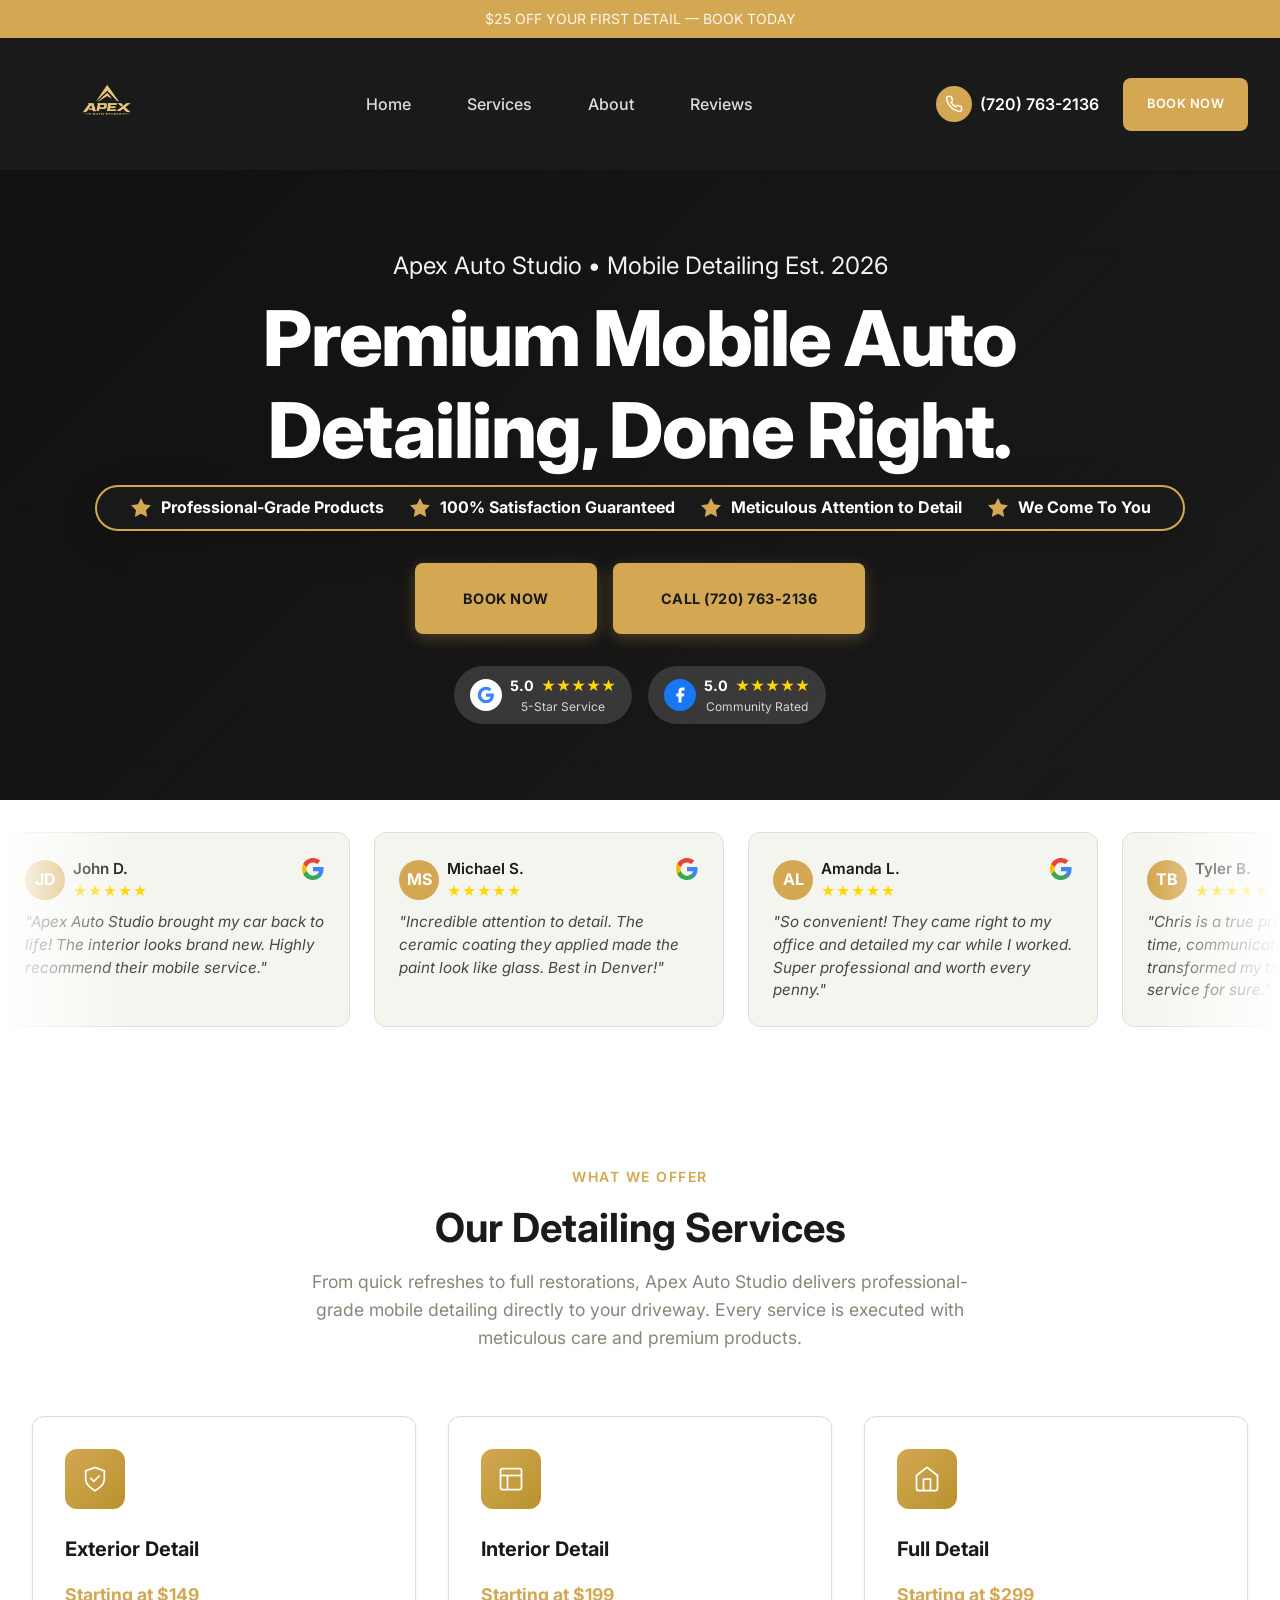
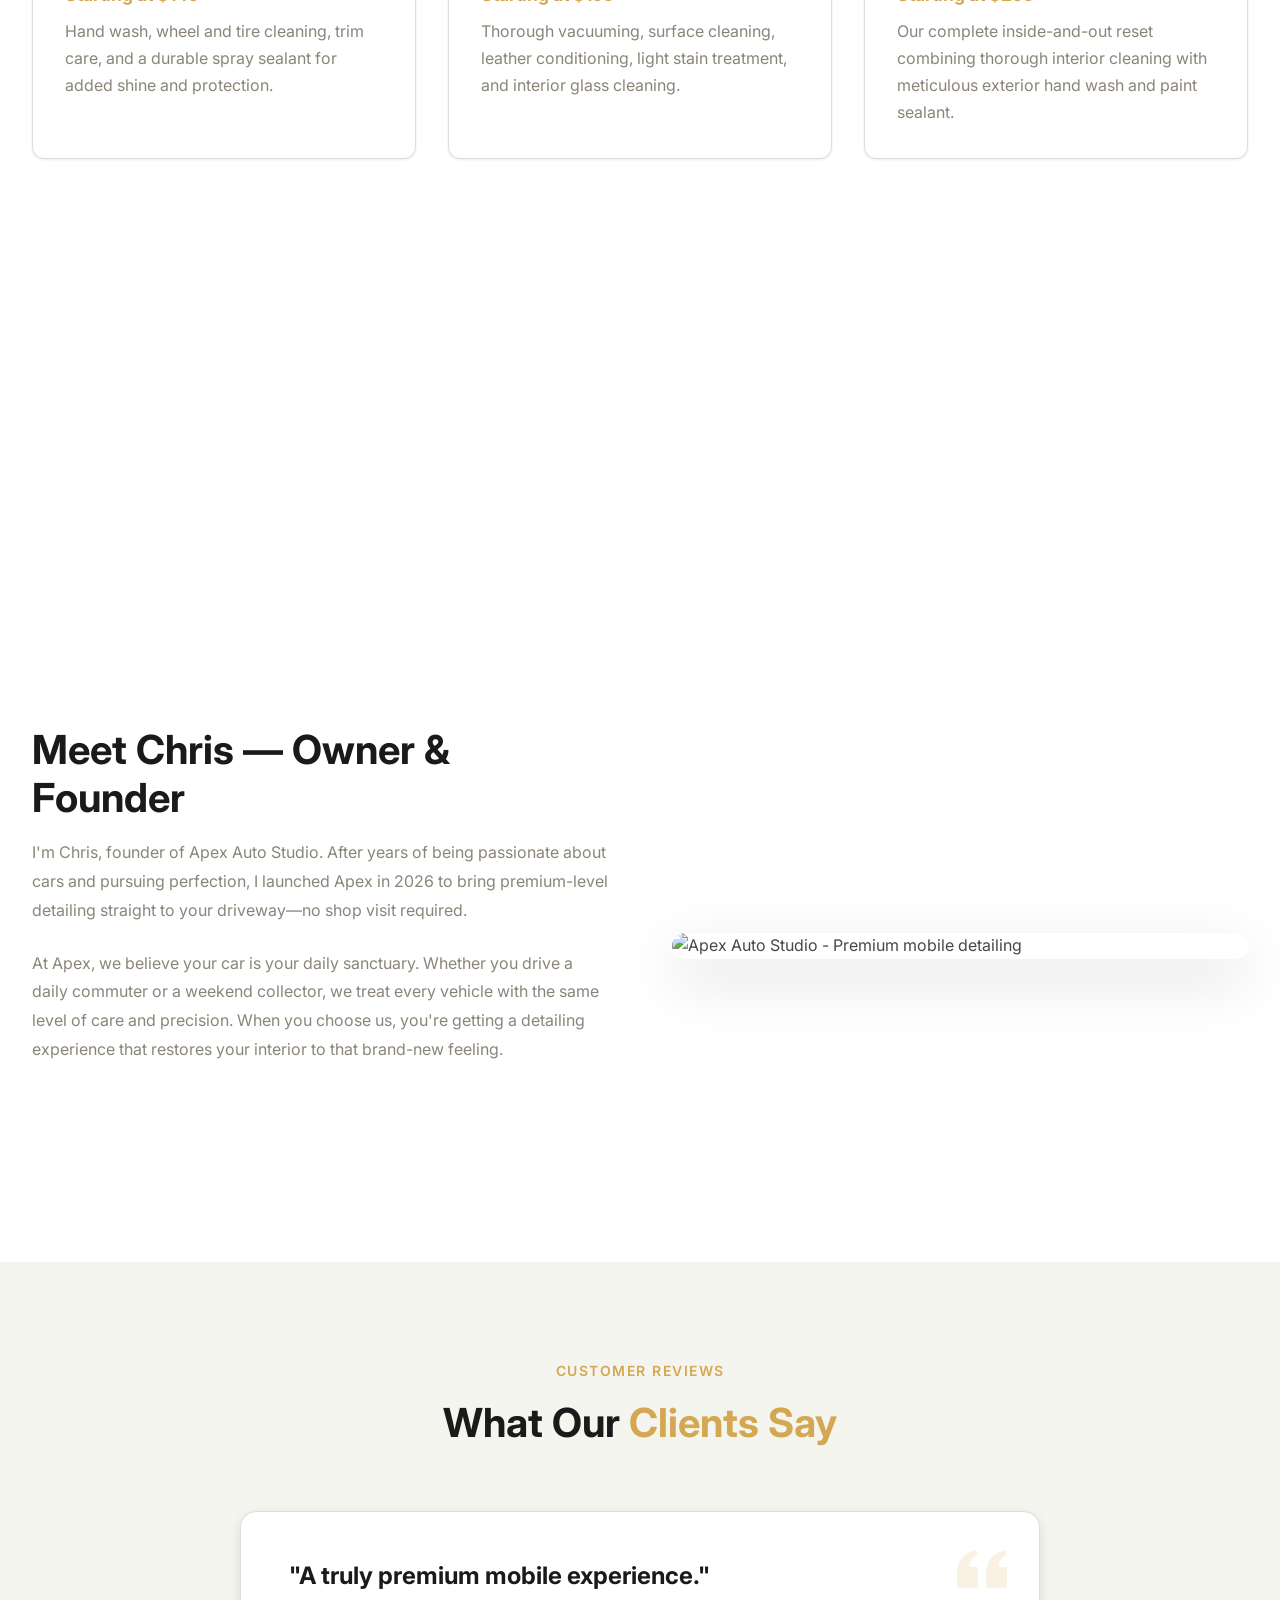
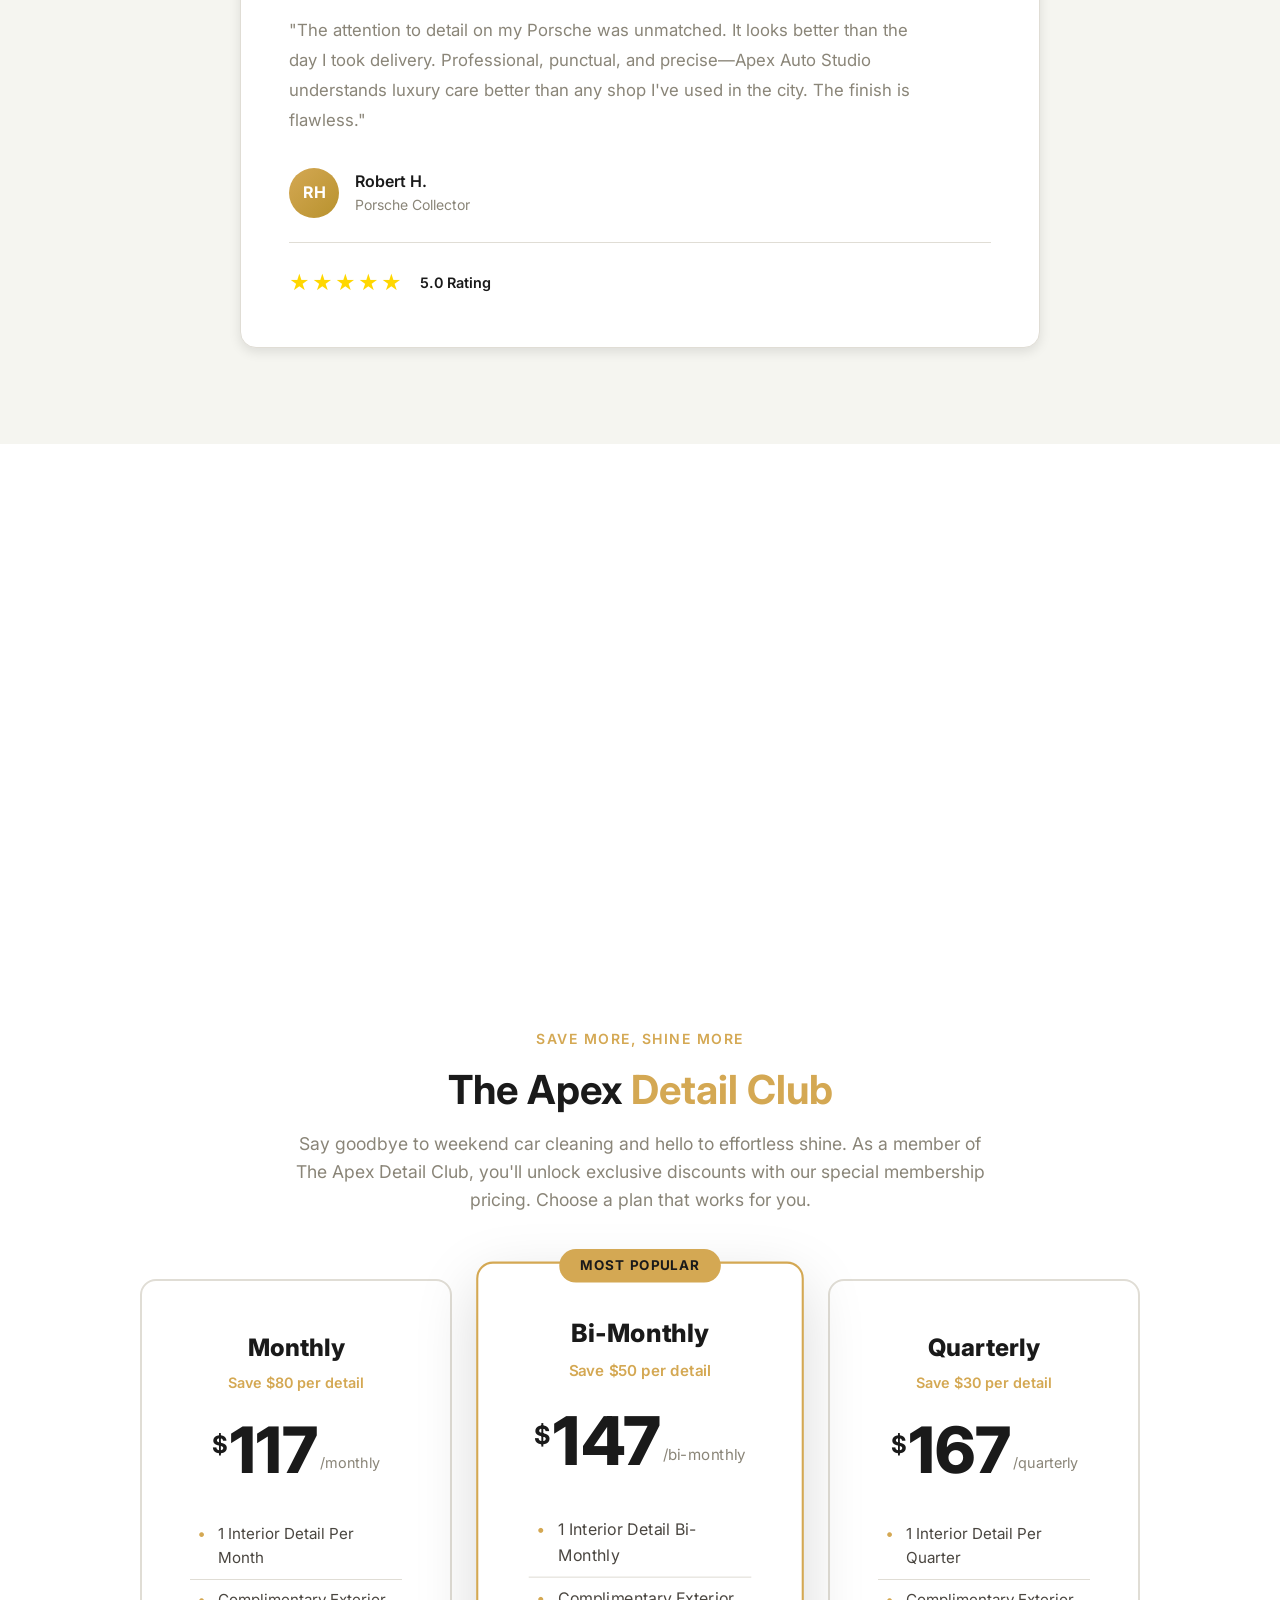
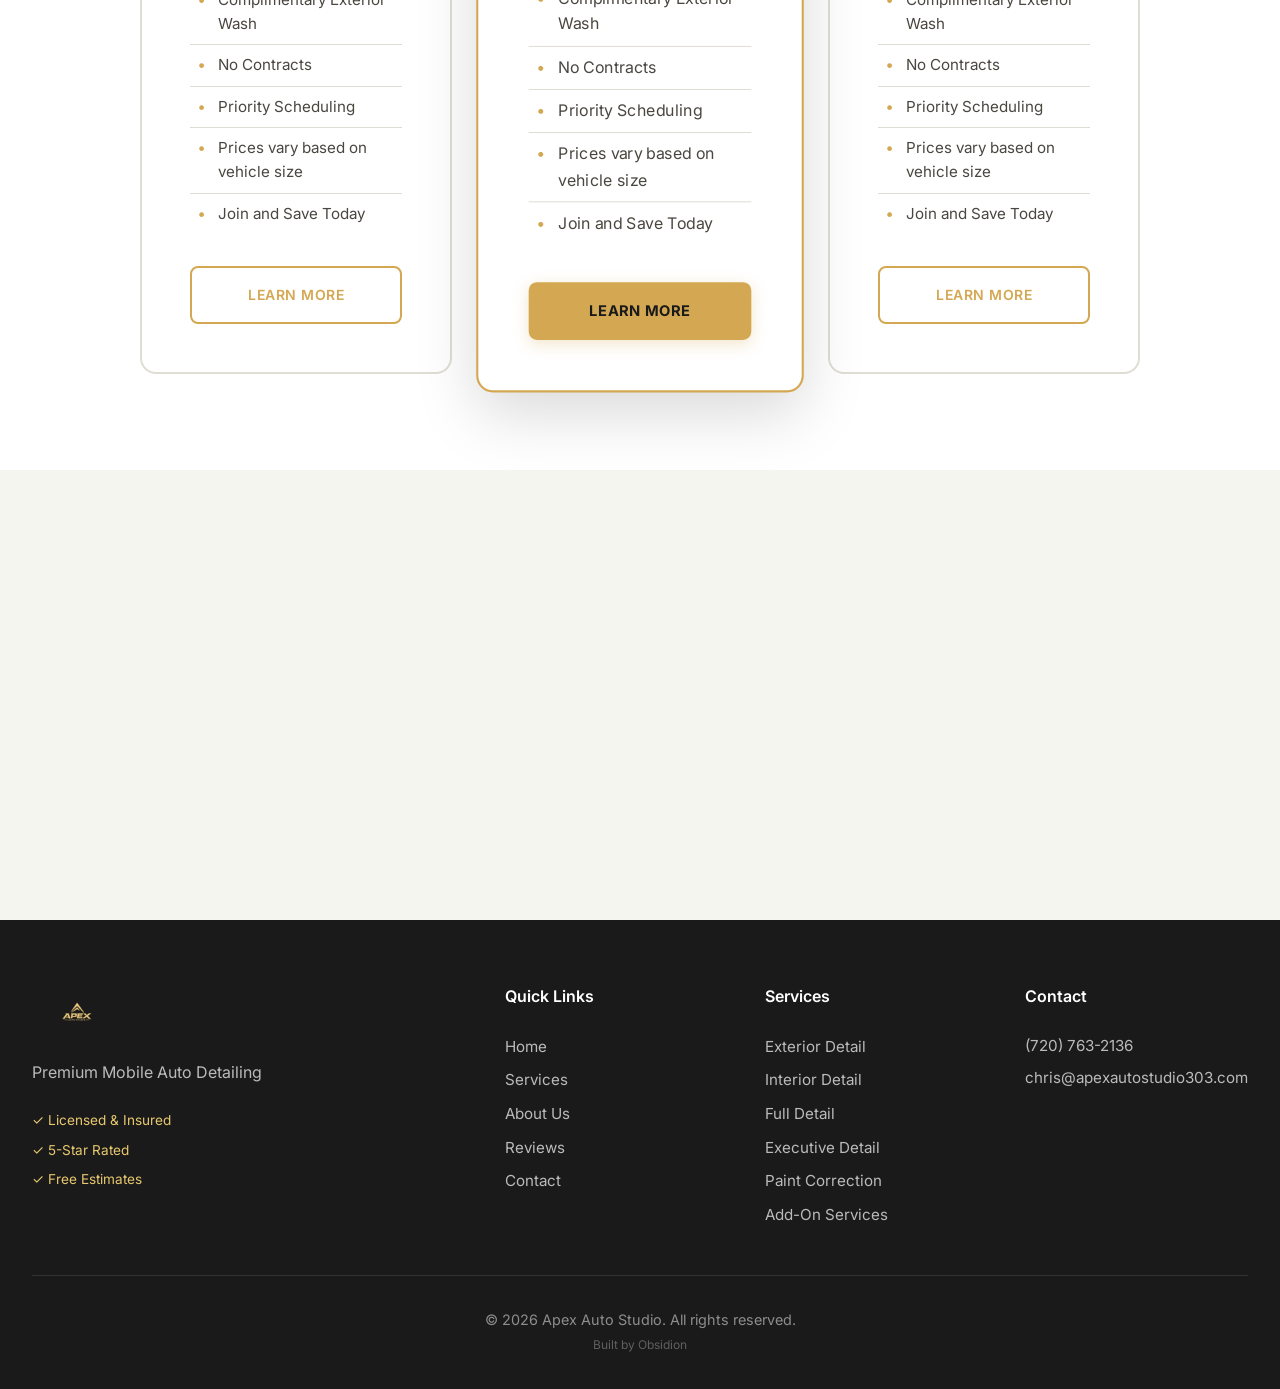
==== index.html @ 9dadecb0 "Initial commit for apex-auto" ====
<!DOCTYPE html>
<html lang="en">

<head>
    <meta charset="UTF-8">
    <meta name="viewport" content="width=device-width, initial-scale=1.0">
    <title>Apex Auto Studio | Premium Mobile Auto Detailing in Denver</title>
    <meta name="description"
        content="Apex Auto Studio delivers premium mobile auto detailing in Denver, Aurora, Lone Tree, and surrounding areas. Interior, exterior, and full detail packages starting at $149.">
    <meta property="og:title" content="Apex Auto Studio | Premium Mobile Auto Detailing in Denver">
    <meta property="og:description"
        content="Premium mobile auto detailing in Denver and surrounding areas. Professional results at your doorstep.">
    <meta property="og:image" content="assets/opengraph.png">
    <meta property="og:url" content="https://apexautostudio303.com">
    <meta property="og:type" content="website">
    <link rel="preconnect" href="https://fonts.googleapis.com">
    <link rel="preconnect" href="https://fonts.gstatic.com" crossorigin>
    <link href="https://fonts.googleapis.com/css2?family=Inter:wght@400;500;600;700;800&display=swap" rel="stylesheet">
    <link rel="stylesheet" href="styles.css">
</head>

<body>
    <!-- $25 Off Popup -->
    <div class="popup-overlay" id="discountPopup">
        <div class="popup-container">
            <button class="popup-close" id="popupClose" aria-label="Close popup">&times;</button>
            <div class="popup-image">
                <img src="https://images.unsplash.com/photo-1607860108855-64acf2078ed9?w=600&h=800&fit=crop"
                    alt="Premium auto detailing">
            </div>
            <div class="popup-content">
                <h2 class="popup-title">WOULD YOU LIKE</h2>
                <p class="popup-amount">$25 OFF</p>
                <h3 class="popup-subtitle">CAR DETAILING?</h3>
                <p class="popup-desc">We Come To You!</p>
                <form class="popup-form" id="popupForm">
                    <input type="email" class="popup-input" placeholder="Email" required>
                    <button type="submit" class="popup-btn">YES! I want the discount</button>
                </form>
                <button class="popup-dismiss" id="popupDismiss">N O , &nbsp; T H A N K S</button>
            </div>
        </div>
    </div>

    <!-- Top Bar -->
    <a href="book.html" class="top-bar-link">
        <div class="top-bar">
            <div class="top-bar-content">
                <span class="top-bar-text">$25 OFF YOUR FIRST DETAIL — BOOK TODAY</span>
            </div>
        </div>
    </a>

    <!-- Navigation -->
    <nav class="navbar" id="navbar">
        <div class="nav-container">
            <a href="#" class="logo" aria-label="Apex Auto Studio Home">
                <img src="assets/logo.png" alt="Apex Auto Studio" class="nav-logo-img">
            </a>
            <div class="mobile-nav-controls">
                <a href="tel:720-763-2136" class="mobile-phone-btn" aria-label="Call Us">
                    <svg viewBox="0 0 24 24" fill="none" stroke="currentColor" stroke-width="2">
                        <path
                            d="M22 16.92v3a2 2 0 01-2.18 2 19.79 19.79 0 01-8.63-3.07 19.5 19.5 0 01-6-6 19.79 19.79 0 01-3.07-8.67A2 2 0 014.11 2h3a2 2 0 012 1.72 12.84 12.84 0 00.7 2.81 2 2 0 01-.45 2.11L8.09 9.91a16 16 0 006 6l1.27-1.27a2 2 0 012.11-.45 12.84 12.84 0 002.81.7A2 2 0 0122 16.92z" />
                    </svg>
                </a>
                <button class="nav-toggle" id="navToggle" aria-label="Toggle navigation" tabindex="0">
                    <span class="hamburger"></span>
                </button>
            </div>
            <ul class="nav-menu" id="navMenu">
                <li><a href="index.html" class="nav-link">Home</a></li>
                <li><a href="services.html" class="nav-link">Services</a></li>
                <li><a href="about.html" class="nav-link">About</a></li>
                <li><a href="reviews.html" class="nav-link">Reviews</a></li>

                <li class="mobile-only"><a href="tel:720-763-2136" class="nav-phone-mobile">(720) 763-2136</a></li>
                <li class="mobile-only"><a href="book.html" class="btn btn-nav-cta btn-full">BOOK NOW</a></li>
            </ul>
            <div class="nav-actions">
                <a href="tel:720-763-2136" class="nav-phone">
                    <div class="phone-icon-wrapper">
                        <svg viewBox="0 0 24 24" fill="none" stroke="currentColor" stroke-width="2">
                            <path
                                d="M22 16.92v3a2 2 0 01-2.18 2 19.79 19.79 0 01-8.63-3.07 19.5 19.5 0 01-6-6 19.79 19.79 0 01-3.07-8.67A2 2 0 014.11 2h3a2 2 0 012 1.72 12.84 12.84 0 00.7 2.81 2 2 0 01-.45 2.11L8.09 9.91a16 16 0 006 6l1.27-1.27a2 2 0 012.11-.45 12.84 12.84 0 002.81.7A2 2 0 0122 16.92z" />
                        </svg>
                    </div>
                    <span>(720) 763-2136</span>
                </a>
                <a href="book.html" class="btn btn-nav-cta">BOOK NOW</a>
            </div>
        </div>
    </nav>

    <!-- Hero Section -->
    <section class="hero" id="home">
        <div class="hero-bg">
            <video class="hero-video" id="heroVideoPlayer" autoplay muted playsinline>
                <source src="assets/hero1.mp4" type="video/mp4">
            </video>
        </div>
        <div class="hero-overlay"></div>
        <div class="hero-content">
            <div class="hero-text">
                <span class="hero-label">Apex Auto Studio • Mobile Detailing Est. 2026</span>
                <h1 class="hero-title">Premium Mobile Auto Detailing, Done Right.</h1>
                <div class="hero-values">
                    <div class="value-item">
                        <div class="value-icon">
                            <svg viewBox="0 0 24 24" fill="currentColor">
                                <path
                                    d="M12 2l3.09 6.26L22 9.27l-5 4.87 1.18 6.88L12 17.77l-6.18 3.25L7 14.14 2 9.27l6.91-1.01L12 2z">
                                </path>
                            </svg>
                        </div>
                        <span>Professional-Grade Products</span>
                    </div>
                    <div class="value-item">
                        <div class="value-icon">
                            <svg viewBox="0 0 24 24" fill="currentColor">
                                <path
                                    d="M12 2l3.09 6.26L22 9.27l-5 4.87 1.18 6.88L12 17.77l-6.18 3.25L7 14.14 2 9.27l6.91-1.01L12 2z">
                                </path>
                            </svg>
                        </div>
                        <span>100% Satisfaction Guaranteed</span>
                    </div>
                    <div class="value-item">
                        <div class="value-icon">
                            <svg viewBox="0 0 24 24" fill="currentColor">
                                <path
                                    d="M12 2l3.09 6.26L22 9.27l-5 4.87 1.18 6.88L12 17.77l-6.18 3.25L7 14.14 2 9.27l6.91-1.01L12 2z">
                                </path>
                            </svg>
                        </div>
                        <span>Meticulous Attention to Detail</span>
                    </div>
                    <div class="value-item">
                        <div class="value-icon">
                            <svg viewBox="0 0 24 24" fill="currentColor">
                                <path
                                    d="M12 2l3.09 6.26L22 9.27l-5 4.87 1.18 6.88L12 17.77l-6.18 3.25L7 14.14 2 9.27l6.91-1.01L12 2z">
                                </path>
                            </svg>
                        </div>
                        <span>We Come To You</span>
                    </div>
                </div>
                <div class="hero-cta-wrapper">
                    <a href="book.html" class="btn btn-primary btn-lg">BOOK NOW</a>
                    <a href="tel:720-763-2136" class="btn btn-primary btn-lg">CALL (720) 763-2136</a>
                </div>
                <div class="hero-badges">
                    <!-- Google Badge -->
                    <div class="badge">
                        <div class="badge-icon google">
                            <svg viewBox="0 0 24 24" fill="currentColor">
                                <path
                                    d="M22.56 12.25c0-.78-.07-1.53-.2-2.25H12v4.26h5.92c-.26 1.37-1.04 2.53-2.21 3.31v2.77h3.57c2.08-1.92 3.28-4.74 3.28-8.09z" />
                                <path
                                    d="M12 23c2.97 0 5.46-.98 7.28-2.66l-3.57-2.77c-.98.66-2.23 1.06-3.71 1.06-2.86 0-5.29-1.93-6.16-4.53H2.18v2.84C3.99 20.53 7.7 23 12 23z" />
                                <path
                                    d="M5.84 14.09c-.22-.66-.35-1.36-.35-2.09s.13-1.43.35-2.09V7.07H2.18C1.43 8.55 1 10.22 1 12s.43 3.45 1.18 4.93l2.85-2.22.81-.62z" />
                                <path
                                    d="M12 5.38c1.62 0 3.06.56 4.21 1.64l3.15-3.15C17.45 2.09 14.97 1 12 1 7.7 1 3.99 3.47 2.18 7.07l3.66 2.84c.87-2.6 3.3-4.53 6.16-4.53z" />
                            </svg>
                        </div>
                        <div class="badge-content">
                            <span class="badge-rating">5.0 <span class="stars">★★★★★</span></span>
                            <span class="badge-label">5-Star Service</span>
                        </div>
                    </div>

                    <!-- Facebook Badge -->
                    <div class="badge">
                        <div class="badge-icon facebook">
                            <svg viewBox="0 0 24 24" fill="currentColor">
                                <path d="M18 2h-3a5 5 0 00-5 5v3H7v4h3v8h4v-8h3l1-4h-4V7a1 1 0 011-1h3z"></path>
                            </svg>
                        </div>
                        <div class="badge-content">
                            <span class="badge-rating">5.0 <span class="stars">★★★★★</span></span>
                            <span class="badge-label">Community Rated</span>
                        </div>
                    </div>
                </div>
            </div>

        </div>
    </section>

    <!-- Scrolling Reviews Section -->
    <section class="scrolling-reviews" id="scrolling-reviews">
        <div class="scrolling-reviews-container">
            <div class="scrolling-reviews-track">
                <div class="reviews-group">
                <div class="scrolling-review-card">
                    <div class="review-header">
                        <div class="reviewer-info">
                            <div class="reviewer-avatar">JD</div>
                            <div>
                                <div class="reviewer-name">John D.</div>
                                <div class="review-stars">★★★★★</div>
                            </div>
                        </div>
                        <div class="google-icon">
                            <svg viewBox="0 0 24 24" width="24" height="24">
                                <path fill="#4285F4" d="M22.56 12.25c0-.78-.07-1.53-.2-2.25H12v4.26h5.92c-.26 1.37-1.04 2.53-2.21 3.31v2.77h3.57c2.08-1.92 3.28-4.74 3.28-8.09z" />
                                <path fill="#34A853" d="M12 23c2.97 0 5.46-.98 7.28-2.66l-3.57-2.77c-.98.66-2.23 1.06-3.71 1.06-2.86 0-5.29-1.93-6.16-4.53H2.18v2.84C3.99 20.53 7.7 23 12 23z" />
                                <path fill="#FBBC05" d="M5.84 14.09c-.22-.66-.35-1.36-.35-2.09s.13-1.43.35-2.09V7.07H2.18C1.43 8.55 1 10.22 1 12s.43 3.45 1.18 4.93l2.85-2.22.81-.62z" />
                                <path fill="#EA4335" d="M12 5.38c1.62 0 3.06.56 4.21 1.64l3.15-3.15C17.45 2.09 14.97 1 12 1 7.7 1 3.99 3.47 2.18 7.07l3.66 2.84c.87-2.6 3.3-4.53 6.16-4.53z" />
                            </svg>
                        </div>
                    </div>
                    <p class="review-text">"Apex Auto Studio brought my car back to life! The interior looks brand new. Highly recommend their mobile service."</p>
                </div>
                <!-- Add a few more unique reviews -->
                <div class="scrolling-review-card">
                    <div class="review-header">
                        <div class="reviewer-info">
                            <div class="reviewer-avatar">MS</div>
                            <div>
                                <div class="reviewer-name">Michael S.</div>
                                <div class="review-stars">★★★★★</div>
                            </div>
                        </div>
                        <div class="google-icon">
                            <svg viewBox="0 0 24 24" width="24" height="24">
                                <path fill="#4285F4" d="M22.56 12.25c0-.78-.07-1.53-.2-2.25H12v4.26h5.92c-.26 1.37-1.04 2.53-2.21 3.31v2.77h3.57c2.08-1.92 3.28-4.74 3.28-8.09z" />
                                <path fill="#34A853" d="M12 23c2.97 0 5.46-.98 7.28-2.66l-3.57-2.77c-.98.66-2.23 1.06-3.71 1.06-2.86 0-5.29-1.93-6.16-4.53H2.18v2.84C3.99 20.53 7.7 23 12 23z" />
                                <path fill="#FBBC05" d="M5.84 14.09c-.22-.66-.35-1.36-.35-2.09s.13-1.43.35-2.09V7.07H2.18C1.43 8.55 1 10.22 1 12s.43 3.45 1.18 4.93l2.85-2.22.81-.62z" />
                                <path fill="#EA4335" d="M12 5.38c1.62 0 3.06.56 4.21 1.64l3.15-3.15C17.45 2.09 14.97 1 12 1 7.7 1 3.99 3.47 2.18 7.07l3.66 2.84c.87-2.6 3.3-4.53 6.16-4.53z" />
                            </svg>
                        </div>
                    </div>
                    <p class="review-text">"Incredible attention to detail. The ceramic coating they applied made the paint look like glass. Best in Denver!"</p>
                </div>
                <div class="scrolling-review-card">
                    <div class="review-header">
                        <div class="reviewer-info">
                            <div class="reviewer-avatar">AL</div>
                            <div>
                                <div class="reviewer-name">Amanda L.</div>
                                <div class="review-stars">★★★★★</div>
                            </div>
                        </div>
                        <div class="google-icon">
                            <svg viewBox="0 0 24 24" width="24" height="24">
                                <path fill="#4285F4" d="M22.56 12.25c0-.78-.07-1.53-.2-2.25H12v4.26h5.92c-.26 1.37-1.04 2.53-2.21 3.31v2.77h3.57c2.08-1.92 3.28-4.74 3.28-8.09z" />
                                <path fill="#34A853" d="M12 23c2.97 0 5.46-.98 7.28-2.66l-3.57-2.77c-.98.66-2.23 1.06-3.71 1.06-2.86 0-5.29-1.93-6.16-4.53H2.18v2.84C3.99 20.53 7.7 23 12 23z" />
                                <path fill="#FBBC05" d="M5.84 14.09c-.22-.66-.35-1.36-.35-2.09s.13-1.43.35-2.09V7.07H2.18C1.43 8.55 1 10.22 1 12s.43 3.45 1.18 4.93l2.85-2.22.81-.62z" />
                                <path fill="#EA4335" d="M12 5.38c1.62 0 3.06.56 4.21 1.64l3.15-3.15C17.45 2.09 14.97 1 12 1 7.7 1 3.99 3.47 2.18 7.07l3.66 2.84c.87-2.6 3.3-4.53 6.16-4.53z" />
                            </svg>
                        </div>
                    </div>
                    <p class="review-text">"So convenient! They came right to my office and detailed my car while I worked. Super professional and worth every penny."</p>
                </div>
                <div class="scrolling-review-card">
                    <div class="review-header">
                        <div class="reviewer-info">
                            <div class="reviewer-avatar">TB</div>
                            <div>
                                <div class="reviewer-name">Tyler B.</div>
                                <div class="review-stars">★★★★★</div>
                            </div>
                        </div>
                        <div class="google-icon">
                            <svg viewBox="0 0 24 24" width="24" height="24">
                                <path fill="#4285F4" d="M22.56 12.25c0-.78-.07-1.53-.2-2.25H12v4.26h5.92c-.26 1.37-1.04 2.53-2.21 3.31v2.77h3.57c2.08-1.92 3.28-4.74 3.28-8.09z" />
                                <path fill="#34A853" d="M12 23c2.97 0 5.46-.98 7.28-2.66l-3.57-2.77c-.98.66-2.23 1.06-3.71 1.06-2.86 0-5.29-1.93-6.16-4.53H2.18v2.84C3.99 20.53 7.7 23 12 23z" />
                                <path fill="#FBBC05" d="M5.84 14.09c-.22-.66-.35-1.36-.35-2.09s.13-1.43.35-2.09V7.07H2.18C1.43 8.55 1 10.22 1 12s.43 3.45 1.18 4.93l2.85-2.22.81-.62z" />
                                <path fill="#EA4335" d="M12 5.38c1.62 0 3.06.56 4.21 1.64l3.15-3.15C17.45 2.09 14.97 1 12 1 7.7 1 3.99 3.47 2.18 7.07l3.66 2.84c.87-2.6 3.3-4.53 6.16-4.53z" />
                            </svg>
                        </div>
                    </div>
                    <p class="review-text">"Chris is a true professional. He was on time, communicated well, and transformed my truck exterior. 5-star service for sure."</p>
                </div>
                <!-- Duplicate group to ensure seamless scroll -->
                </div>
                <div class="reviews-group" aria-hidden="true">
                <div class="scrolling-review-card">
                    <div class="review-header">
                        <div class="reviewer-info">
                            <div class="reviewer-avatar">JD</div>
                            <div>
                                <div class="reviewer-name">John D.</div>
                                <div class="review-stars">★★★★★</div>
                            </div>
                        </div>
                        <div class="google-icon">
                            <svg viewBox="0 0 24 24" width="24" height="24">
                                <path fill="#4285F4" d="M22.56 12.25c0-.78-.07-1.53-.2-2.25H12v4.26h5.92c-.26 1.37-1.04 2.53-2.21 3.31v2.77h3.57c2.08-1.92 3.28-4.74 3.28-8.09z" />
                                <path fill="#34A853" d="M12 23c2.97 0 5.46-.98 7.28-2.66l-3.57-2.77c-.98.66-2.23 1.06-3.71 1.06-2.86 0-5.29-1.93-6.16-4.53H2.18v2.84C3.99 20.53 7.7 23 12 23z" />
                                <path fill="#FBBC05" d="M5.84 14.09c-.22-.66-.35-1.36-.35-2.09s.13-1.43.35-2.09V7.07H2.18C1.43 8.55 1 10.22 1 12s.43 3.45 1.18 4.93l2.85-2.22.81-.62z" />
                                <path fill="#EA4335" d="M12 5.38c1.62 0 3.06.56 4.21 1.64l3.15-3.15C17.45 2.09 14.97 1 12 1 7.7 1 3.99 3.47 2.18 7.07l3.66 2.84c.87-2.6 3.3-4.53 6.16-4.53z" />
                            </svg>
                        </div>
                    </div>
                    <p class="review-text">"Apex Auto Studio brought my car back to life! The interior looks brand new. Highly recommend their mobile service."</p>
                </div>
                <!-- Add a few more unique reviews -->
                <div class="scrolling-review-card">
                    <div class="review-header">
                        <div class="reviewer-info">
                            <div class="reviewer-avatar">MS</div>
                            <div>
                                <div class="reviewer-name">Michael S.</div>
                                <div class="review-stars">★★★★★</div>
                            </div>
                        </div>
                        <div class="google-icon">
                            <svg viewBox="0 0 24 24" width="24" height="24">
                                <path fill="#4285F4" d="M22.56 12.25c0-.78-.07-1.53-.2-2.25H12v4.26h5.92c-.26 1.37-1.04 2.53-2.21 3.31v2.77h3.57c2.08-1.92 3.28-4.74 3.28-8.09z" />
                                <path fill="#34A853" d="M12 23c2.97 0 5.46-.98 7.28-2.66l-3.57-2.77c-.98.66-2.23 1.06-3.71 1.06-2.86 0-5.29-1.93-6.16-4.53H2.18v2.84C3.99 20.53 7.7 23 12 23z" />
                                <path fill="#FBBC05" d="M5.84 14.09c-.22-.66-.35-1.36-.35-2.09s.13-1.43.35-2.09V7.07H2.18C1.43 8.55 1 10.22 1 12s.43 3.45 1.18 4.93l2.85-2.22.81-.62z" />
                                <path fill="#EA4335" d="M12 5.38c1.62 0 3.06.56 4.21 1.64l3.15-3.15C17.45 2.09 14.97 1 12 1 7.7 1 3.99 3.47 2.18 7.07l3.66 2.84c.87-2.6 3.3-4.53 6.16-4.53z" />
                            </svg>
                        </div>
                    </div>
                    <p class="review-text">"Incredible attention to detail. The ceramic coating they applied made the paint look like glass. Best in Denver!"</p>
                </div>
                <div class="scrolling-review-card">
                    <div class="review-header">
                        <div class="reviewer-info">
                            <div class="reviewer-avatar">AL</div>
                            <div>
                                <div class="reviewer-name">Amanda L.</div>
                                <div class="review-stars">★★★★★</div>
                            </div>
                        </div>
                        <div class="google-icon">
                            <svg viewBox="0 0 24 24" width="24" height="24">
                                <path fill="#4285F4" d="M22.56 12.25c0-.78-.07-1.53-.2-2.25H12v4.26h5.92c-.26 1.37-1.04 2.53-2.21 3.31v2.77h3.57c2.08-1.92 3.28-4.74 3.28-8.09z" />
                                <path fill="#34A853" d="M12 23c2.97 0 5.46-.98 7.28-2.66l-3.57-2.77c-.98.66-2.23 1.06-3.71 1.06-2.86 0-5.29-1.93-6.16-4.53H2.18v2.84C3.99 20.53 7.7 23 12 23z" />
                                <path fill="#FBBC05" d="M5.84 14.09c-.22-.66-.35-1.36-.35-2.09s.13-1.43.35-2.09V7.07H2.18C1.43 8.55 1 10.22 1 12s.43 3.45 1.18 4.93l2.85-2.22.81-.62z" />
                                <path fill="#EA4335" d="M12 5.38c1.62 0 3.06.56 4.21 1.64l3.15-3.15C17.45 2.09 14.97 1 12 1 7.7 1 3.99 3.47 2.18 7.07l3.66 2.84c.87-2.6 3.3-4.53 6.16-4.53z" />
                            </svg>
                        </div>
                    </div>
                    <p class="review-text">"So convenient! They came right to my office and detailed my car while I worked. Super professional and worth every penny."</p>
                </div>
                <div class="scrolling-review-card">
                    <div class="review-header">
                        <div class="reviewer-info">
                            <div class="reviewer-avatar">TB</div>
                            <div>
                                <div class="reviewer-name">Tyler B.</div>
                                <div class="review-stars">★★★★★</div>
                            </div>
                        </div>
                        <div class="google-icon">
                            <svg viewBox="0 0 24 24" width="24" height="24">
                                <path fill="#4285F4" d="M22.56 12.25c0-.78-.07-1.53-.2-2.25H12v4.26h5.92c-.26 1.37-1.04 2.53-2.21 3.31v2.77h3.57c2.08-1.92 3.28-4.74 3.28-8.09z" />
                                <path fill="#34A853" d="M12 23c2.97 0 5.46-.98 7.28-2.66l-3.57-2.77c-.98.66-2.23 1.06-3.71 1.06-2.86 0-5.29-1.93-6.16-4.53H2.18v2.84C3.99 20.53 7.7 23 12 23z" />
                                <path fill="#FBBC05" d="M5.84 14.09c-.22-.66-.35-1.36-.35-2.09s.13-1.43.35-2.09V7.07H2.18C1.43 8.55 1 10.22 1 12s.43 3.45 1.18 4.93l2.85-2.22.81-.62z" />
                                <path fill="#EA4335" d="M12 5.38c1.62 0 3.06.56 4.21 1.64l3.15-3.15C17.45 2.09 14.97 1 12 1 7.7 1 3.99 3.47 2.18 7.07l3.66 2.84c.87-2.6 3.3-4.53 6.16-4.53z" />
                            </svg>
                        </div>
                    </div>
                    <p class="review-text">"Chris is a true professional. He was on time, communicated well, and transformed my truck exterior. 5-star service for sure."</p>
                </div>
                <!-- Duplicate group to ensure seamless scroll -->
                </div>
                <div class="reviews-group" aria-hidden="true">
                <div class="scrolling-review-card">
                    <div class="review-header">
                        <div class="reviewer-info">
                            <div class="reviewer-avatar">JD</div>
                            <div>
                                <div class="reviewer-name">John D.</div>
                                <div class="review-stars">★★★★★</div>
                            </div>
                        </div>
                        <div class="google-icon">
                            <svg viewBox="0 0 24 24" width="24" height="24">
                                <path fill="#4285F4" d="M22.56 12.25c0-.78-.07-1.53-.2-2.25H12v4.26h5.92c-.26 1.37-1.04 2.53-2.21 3.31v2.77h3.57c2.08-1.92 3.28-4.74 3.28-8.09z" />
                                <path fill="#34A853" d="M12 23c2.97 0 5.46-.98 7.28-2.66l-3.57-2.77c-.98.66-2.23 1.06-3.71 1.06-2.86 0-5.29-1.93-6.16-4.53H2.18v2.84C3.99 20.53 7.7 23 12 23z" />
                                <path fill="#FBBC05" d="M5.84 14.09c-.22-.66-.35-1.36-.35-2.09s.13-1.43.35-2.09V7.07H2.18C1.43 8.55 1 10.22 1 12s.43 3.45 1.18 4.93l2.85-2.22.81-.62z" />
                                <path fill="#EA4335" d="M12 5.38c1.62 0 3.06.56 4.21 1.64l3.15-3.15C17.45 2.09 14.97 1 12 1 7.7 1 3.99 3.47 2.18 7.07l3.66 2.84c.87-2.6 3.3-4.53 6.16-4.53z" />
                            </svg>
                        </div>
                    </div>
                    <p class="review-text">"Apex Auto Studio brought my car back to life! The interior looks brand new. Highly recommend their mobile service."</p>
                </div>
                <!-- Add a few more unique reviews -->
                <div class="scrolling-review-card">
                    <div class="review-header">
                        <div class="reviewer-info">
                            <div class="reviewer-avatar">MS</div>
                            <div>
                                <div class="reviewer-name">Michael S.</div>
                                <div class="review-stars">★★★★★</div>
                            </div>
                        </div>
                        <div class="google-icon">
                            <svg viewBox="0 0 24 24" width="24" height="24">
                                <path fill="#4285F4" d="M22.56 12.25c0-.78-.07-1.53-.2-2.25H12v4.26h5.92c-.26 1.37-1.04 2.53-2.21 3.31v2.77h3.57c2.08-1.92 3.28-4.74 3.28-8.09z" />
                                <path fill="#34A853" d="M12 23c2.97 0 5.46-.98 7.28-2.66l-3.57-2.77c-.98.66-2.23 1.06-3.71 1.06-2.86 0-5.29-1.93-6.16-4.53H2.18v2.84C3.99 20.53 7.7 23 12 23z" />
                                <path fill="#FBBC05" d="M5.84 14.09c-.22-.66-.35-1.36-.35-2.09s.13-1.43.35-2.09V7.07H2.18C1.43 8.55 1 10.22 1 12s.43 3.45 1.18 4.93l2.85-2.22.81-.62z" />
                                <path fill="#EA4335" d="M12 5.38c1.62 0 3.06.56 4.21 1.64l3.15-3.15C17.45 2.09 14.97 1 12 1 7.7 1 3.99 3.47 2.18 7.07l3.66 2.84c.87-2.6 3.3-4.53 6.16-4.53z" />
                            </svg>
                        </div>
                    </div>
                    <p class="review-text">"Incredible attention to detail. The ceramic coating they applied made the paint look like glass. Best in Denver!"</p>
                </div>
                <div class="scrolling-review-card">
                    <div class="review-header">
                        <div class="reviewer-info">
                            <div class="reviewer-avatar">AL</div>
                            <div>
                                <div class="reviewer-name">Amanda L.</div>
                                <div class="review-stars">★★★★★</div>
                            </div>
                        </div>
                        <div class="google-icon">
                            <svg viewBox="0 0 24 24" width="24" height="24">
                                <path fill="#4285F4" d="M22.56 12.25c0-.78-.07-1.53-.2-2.25H12v4.26h5.92c-.26 1.37-1.04 2.53-2.21 3.31v2.77h3.57c2.08-1.92 3.28-4.74 3.28-8.09z" />
                                <path fill="#34A853" d="M12 23c2.97 0 5.46-.98 7.28-2.66l-3.57-2.77c-.98.66-2.23 1.06-3.71 1.06-2.86 0-5.29-1.93-6.16-4.53H2.18v2.84C3.99 20.53 7.7 23 12 23z" />
                                <path fill="#FBBC05" d="M5.84 14.09c-.22-.66-.35-1.36-.35-2.09s.13-1.43.35-2.09V7.07H2.18C1.43 8.55 1 10.22 1 12s.43 3.45 1.18 4.93l2.85-2.22.81-.62z" />
                                <path fill="#EA4335" d="M12 5.38c1.62 0 3.06.56 4.21 1.64l3.15-3.15C17.45 2.09 14.97 1 12 1 7.7 1 3.99 3.47 2.18 7.07l3.66 2.84c.87-2.6 3.3-4.53 6.16-4.53z" />
                            </svg>
                        </div>
                    </div>
                    <p class="review-text">"So convenient! They came right to my office and detailed my car while I worked. Super professional and worth every penny."</p>
                </div>
                <div class="scrolling-review-card">
                    <div class="review-header">
                        <div class="reviewer-info">
                            <div class="reviewer-avatar">TB</div>
                            <div>
                                <div class="reviewer-name">Tyler B.</div>
                                <div class="review-stars">★★★★★</div>
                            </div>
                        </div>
                        <div class="google-icon">
                            <svg viewBox="0 0 24 24" width="24" height="24">
                                <path fill="#4285F4" d="M22.56 12.25c0-.78-.07-1.53-.2-2.25H12v4.26h5.92c-.26 1.37-1.04 2.53-2.21 3.31v2.77h3.57c2.08-1.92 3.28-4.74 3.28-8.09z" />
                                <path fill="#34A853" d="M12 23c2.97 0 5.46-.98 7.28-2.66l-3.57-2.77c-.98.66-2.23 1.06-3.71 1.06-2.86 0-5.29-1.93-6.16-4.53H2.18v2.84C3.99 20.53 7.7 23 12 23z" />
                                <path fill="#FBBC05" d="M5.84 14.09c-.22-.66-.35-1.36-.35-2.09s.13-1.43.35-2.09V7.07H2.18C1.43 8.55 1 10.22 1 12s.43 3.45 1.18 4.93l2.85-2.22.81-.62z" />
                                <path fill="#EA4335" d="M12 5.38c1.62 0 3.06.56 4.21 1.64l3.15-3.15C17.45 2.09 14.97 1 12 1 7.7 1 3.99 3.47 2.18 7.07l3.66 2.84c.87-2.6 3.3-4.53 6.16-4.53z" />
                            </svg>
                        </div>
                    </div>
                    <p class="review-text">"Chris is a true professional. He was on time, communicated well, and transformed my truck exterior. 5-star service for sure."</p>
                </div>
                <!-- Duplicate group to ensure seamless scroll -->
                </div>
                <div class="reviews-group" aria-hidden="true">
                <div class="scrolling-review-card">
                    <div class="review-header">
                        <div class="reviewer-info">
                            <div class="reviewer-avatar">JD</div>
                            <div>
                                <div class="reviewer-name">John D.</div>
                                <div class="review-stars">★★★★★</div>
                            </div>
                        </div>
                        <div class="google-icon">
                            <svg viewBox="0 0 24 24" width="24" height="24">
                                <path fill="#4285F4" d="M22.56 12.25c0-.78-.07-1.53-.2-2.25H12v4.26h5.92c-.26 1.37-1.04 2.53-2.21 3.31v2.77h3.57c2.08-1.92 3.28-4.74 3.28-8.09z" />
                                <path fill="#34A853" d="M12 23c2.97 0 5.46-.98 7.28-2.66l-3.57-2.77c-.98.66-2.23 1.06-3.71 1.06-2.86 0-5.29-1.93-6.16-4.53H2.18v2.84C3.99 20.53 7.7 23 12 23z" />
                                <path fill="#FBBC05" d="M5.84 14.09c-.22-.66-.35-1.36-.35-2.09s.13-1.43.35-2.09V7.07H2.18C1.43 8.55 1 10.22 1 12s.43 3.45 1.18 4.93l2.85-2.22.81-.62z" />
                                <path fill="#EA4335" d="M12 5.38c1.62 0 3.06.56 4.21 1.64l3.15-3.15C17.45 2.09 14.97 1 12 1 7.7 1 3.99 3.47 2.18 7.07l3.66 2.84c.87-2.6 3.3-4.53 6.16-4.53z" />
                            </svg>
                        </div>
                    </div>
                    <p class="review-text">"Apex Auto Studio brought my car back to life! The interior looks brand new. Highly recommend their mobile service."</p>
                </div>
                <!-- Add a few more unique reviews -->
                <div class="scrolling-review-card">
                    <div class="review-header">
                        <div class="reviewer-info">
                            <div class="reviewer-avatar">MS</div>
                            <div>
                                <div class="reviewer-name">Michael S.</div>
                                <div class="review-stars">★★★★★</div>
                            </div>
                        </div>
                        <div class="google-icon">
                            <svg viewBox="0 0 24 24" width="24" height="24">
                                <path fill="#4285F4" d="M22.56 12.25c0-.78-.07-1.53-.2-2.25H12v4.26h5.92c-.26 1.37-1.04 2.53-2.21 3.31v2.77h3.57c2.08-1.92 3.28-4.74 3.28-8.09z" />
                                <path fill="#34A853" d="M12 23c2.97 0 5.46-.98 7.28-2.66l-3.57-2.77c-.98.66-2.23 1.06-3.71 1.06-2.86 0-5.29-1.93-6.16-4.53H2.18v2.84C3.99 20.53 7.7 23 12 23z" />
                                <path fill="#FBBC05" d="M5.84 14.09c-.22-.66-.35-1.36-.35-2.09s.13-1.43.35-2.09V7.07H2.18C1.43 8.55 1 10.22 1 12s.43 3.45 1.18 4.93l2.85-2.22.81-.62z" />
                                <path fill="#EA4335" d="M12 5.38c1.62 0 3.06.56 4.21 1.64l3.15-3.15C17.45 2.09 14.97 1 12 1 7.7 1 3.99 3.47 2.18 7.07l3.66 2.84c.87-2.6 3.3-4.53 6.16-4.53z" />
                            </svg>
                        </div>
                    </div>
                    <p class="review-text">"Incredible attention to detail. The ceramic coating they applied made the paint look like glass. Best in Denver!"</p>
                </div>
                <div class="scrolling-review-card">
                    <div class="review-header">
                        <div class="reviewer-info">
                            <div class="reviewer-avatar">AL</div>
                            <div>
                                <div class="reviewer-name">Amanda L.</div>
                                <div class="review-stars">★★★★★</div>
                            </div>
                        </div>
                        <div class="google-icon">
                            <svg viewBox="0 0 24 24" width="24" height="24">
                                <path fill="#4285F4" d="M22.56 12.25c0-.78-.07-1.53-.2-2.25H12v4.26h5.92c-.26 1.37-1.04 2.53-2.21 3.31v2.77h3.57c2.08-1.92 3.28-4.74 3.28-8.09z" />
                                <path fill="#34A853" d="M12 23c2.97 0 5.46-.98 7.28-2.66l-3.57-2.77c-.98.66-2.23 1.06-3.71 1.06-2.86 0-5.29-1.93-6.16-4.53H2.18v2.84C3.99 20.53 7.7 23 12 23z" />
                                <path fill="#FBBC05" d="M5.84 14.09c-.22-.66-.35-1.36-.35-2.09s.13-1.43.35-2.09V7.07H2.18C1.43 8.55 1 10.22 1 12s.43 3.45 1.18 4.93l2.85-2.22.81-.62z" />
                                <path fill="#EA4335" d="M12 5.38c1.62 0 3.06.56 4.21 1.64l3.15-3.15C17.45 2.09 14.97 1 12 1 7.7 1 3.99 3.47 2.18 7.07l3.66 2.84c.87-2.6 3.3-4.53 6.16-4.53z" />
                            </svg>
                        </div>
                    </div>
                    <p class="review-text">"So convenient! They came right to my office and detailed my car while I worked. Super professional and worth every penny."</p>
                </div>
                <div class="scrolling-review-card">
                    <div class="review-header">
                        <div class="reviewer-info">
                            <div class="reviewer-avatar">TB</div>
                            <div>
                                <div class="reviewer-name">Tyler B.</div>
                                <div class="review-stars">★★★★★</div>
                            </div>
                        </div>
                        <div class="google-icon">
                            <svg viewBox="0 0 24 24" width="24" height="24">
                                <path fill="#4285F4" d="M22.56 12.25c0-.78-.07-1.53-.2-2.25H12v4.26h5.92c-.26 1.37-1.04 2.53-2.21 3.31v2.77h3.57c2.08-1.92 3.28-4.74 3.28-8.09z" />
                                <path fill="#34A853" d="M12 23c2.97 0 5.46-.98 7.28-2.66l-3.57-2.77c-.98.66-2.23 1.06-3.71 1.06-2.86 0-5.29-1.93-6.16-4.53H2.18v2.84C3.99 20.53 7.7 23 12 23z" />
                                <path fill="#FBBC05" d="M5.84 14.09c-.22-.66-.35-1.36-.35-2.09s.13-1.43.35-2.09V7.07H2.18C1.43 8.55 1 10.22 1 12s.43 3.45 1.18 4.93l2.85-2.22.81-.62z" />
                                <path fill="#EA4335" d="M12 5.38c1.62 0 3.06.56 4.21 1.64l3.15-3.15C17.45 2.09 14.97 1 12 1 7.7 1 3.99 3.47 2.18 7.07l3.66 2.84c.87-2.6 3.3-4.53 6.16-4.53z" />
                            </svg>
                        </div>
                    </div>
                    <p class="review-text">"Chris is a true professional. He was on time, communicated well, and transformed my truck exterior. 5-star service for sure."</p>
                </div>
                <!-- Duplicate group to ensure seamless scroll -->
                </div>
                <div class="reviews-group" aria-hidden="true">
                <div class="scrolling-review-card">
                    <div class="review-header">
                        <div class="reviewer-info">
                            <div class="reviewer-avatar">JD</div>
                            <div>
                                <div class="reviewer-name">John D.</div>
                                <div class="review-stars">★★★★★</div>
                            </div>
                        </div>
                        <div class="google-icon">
                            <svg viewBox="0 0 24 24" width="24" height="24">
                                <path fill="#4285F4" d="M22.56 12.25c0-.78-.07-1.53-.2-2.25H12v4.26h5.92c-.26 1.37-1.04 2.53-2.21 3.31v2.77h3.57c2.08-1.92 3.28-4.74 3.28-8.09z" />
                                <path fill="#34A853" d="M12 23c2.97 0 5.46-.98 7.28-2.66l-3.57-2.77c-.98.66-2.23 1.06-3.71 1.06-2.86 0-5.29-1.93-6.16-4.53H2.18v2.84C3.99 20.53 7.7 23 12 23z" />
                                <path fill="#FBBC05" d="M5.84 14.09c-.22-.66-.35-1.36-.35-2.09s.13-1.43.35-2.09V7.07H2.18C1.43 8.55 1 10.22 1 12s.43 3.45 1.18 4.93l2.85-2.22.81-.62z" />
                                <path fill="#EA4335" d="M12 5.38c1.62 0 3.06.56 4.21 1.64l3.15-3.15C17.45 2.09 14.97 1 12 1 7.7 1 3.99 3.47 2.18 7.07l3.66 2.84c.87-2.6 3.3-4.53 6.16-4.53z" />
                            </svg>
                        </div>
                    </div>
                    <p class="review-text">"Apex Auto Studio brought my car back to life! The interior looks brand new. Highly recommend their mobile service."</p>
                </div>
                <!-- Add a few more unique reviews -->
                <div class="scrolling-review-card">
                    <div class="review-header">
                        <div class="reviewer-info">
                            <div class="reviewer-avatar">MS</div>
                            <div>
                                <div class="reviewer-name">Michael S.</div>
                                <div class="review-stars">★★★★★</div>
                            </div>
                        </div>
                        <div class="google-icon">
                            <svg viewBox="0 0 24 24" width="24" height="24">
                                <path fill="#4285F4" d="M22.56 12.25c0-.78-.07-1.53-.2-2.25H12v4.26h5.92c-.26 1.37-1.04 2.53-2.21 3.31v2.77h3.57c2.08-1.92 3.28-4.74 3.28-8.09z" />
                                <path fill="#34A853" d="M12 23c2.97 0 5.46-.98 7.28-2.66l-3.57-2.77c-.98.66-2.23 1.06-3.71 1.06-2.86 0-5.29-1.93-6.16-4.53H2.18v2.84C3.99 20.53 7.7 23 12 23z" />
                                <path fill="#FBBC05" d="M5.84 14.09c-.22-.66-.35-1.36-.35-2.09s.13-1.43.35-2.09V7.07H2.18C1.43 8.55 1 10.22 1 12s.43 3.45 1.18 4.93l2.85-2.22.81-.62z" />
                                <path fill="#EA4335" d="M12 5.38c1.62 0 3.06.56 4.21 1.64l3.15-3.15C17.45 2.09 14.97 1 12 1 7.7 1 3.99 3.47 2.18 7.07l3.66 2.84c.87-2.6 3.3-4.53 6.16-4.53z" />
                            </svg>
                        </div>
                    </div>
                    <p class="review-text">"Incredible attention to detail. The ceramic coating they applied made the paint look like glass. Best in Denver!"</p>
                </div>
                <div class="scrolling-review-card">
                    <div class="review-header">
                        <div class="reviewer-info">
                            <div class="reviewer-avatar">AL</div>
                            <div>
                                <div class="reviewer-name">Amanda L.</div>
                                <div class="review-stars">★★★★★</div>
                            </div>
                        </div>
                        <div class="google-icon">
                            <svg viewBox="0 0 24 24" width="24" height="24">
                                <path fill="#4285F4" d="M22.56 12.25c0-.78-.07-1.53-.2-2.25H12v4.26h5.92c-.26 1.37-1.04 2.53-2.21 3.31v2.77h3.57c2.08-1.92 3.28-4.74 3.28-8.09z" />
                                <path fill="#34A853" d="M12 23c2.97 0 5.46-.98 7.28-2.66l-3.57-2.77c-.98.66-2.23 1.06-3.71 1.06-2.86 0-5.29-1.93-6.16-4.53H2.18v2.84C3.99 20.53 7.7 23 12 23z" />
                                <path fill="#FBBC05" d="M5.84 14.09c-.22-.66-.35-1.36-.35-2.09s.13-1.43.35-2.09V7.07H2.18C1.43 8.55 1 10.22 1 12s.43 3.45 1.18 4.93l2.85-2.22.81-.62z" />
                                <path fill="#EA4335" d="M12 5.38c1.62 0 3.06.56 4.21 1.64l3.15-3.15C17.45 2.09 14.97 1 12 1 7.7 1 3.99 3.47 2.18 7.07l3.66 2.84c.87-2.6 3.3-4.53 6.16-4.53z" />
                            </svg>
                        </div>
                    </div>
                    <p class="review-text">"So convenient! They came right to my office and detailed my car while I worked. Super professional and worth every penny."</p>
                </div>
                <div class="scrolling-review-card">
                    <div class="review-header">
                        <div class="reviewer-info">
                            <div class="reviewer-avatar">TB</div>
                            <div>
                                <div class="reviewer-name">Tyler B.</div>
                                <div class="review-stars">★★★★★</div>
                            </div>
                        </div>
                        <div class="google-icon">
                            <svg viewBox="0 0 24 24" width="24" height="24">
                                <path fill="#4285F4" d="M22.56 12.25c0-.78-.07-1.53-.2-2.25H12v4.26h5.92c-.26 1.37-1.04 2.53-2.21 3.31v2.77h3.57c2.08-1.92 3.28-4.74 3.28-8.09z" />
                                <path fill="#34A853" d="M12 23c2.97 0 5.46-.98 7.28-2.66l-3.57-2.77c-.98.66-2.23 1.06-3.71 1.06-2.86 0-5.29-1.93-6.16-4.53H2.18v2.84C3.99 20.53 7.7 23 12 23z" />
                                <path fill="#FBBC05" d="M5.84 14.09c-.22-.66-.35-1.36-.35-2.09s.13-1.43.35-2.09V7.07H2.18C1.43 8.55 1 10.22 1 12s.43 3.45 1.18 4.93l2.85-2.22.81-.62z" />
                                <path fill="#EA4335" d="M12 5.38c1.62 0 3.06.56 4.21 1.64l3.15-3.15C17.45 2.09 14.97 1 12 1 7.7 1 3.99 3.47 2.18 7.07l3.66 2.84c.87-2.6 3.3-4.53 6.16-4.53z" />
                            </svg>
                        </div>
                    </div>
                    <p class="review-text">"Chris is a true professional. He was on time, communicated well, and transformed my truck exterior. 5-star service for sure."</p>
                </div>
                <!-- Duplicate group to ensure seamless scroll -->
                </div>
                <div class="reviews-group" aria-hidden="true">
                <div class="scrolling-review-card">
                    <div class="review-header">
                        <div class="reviewer-info">
                            <div class="reviewer-avatar">JD</div>
                            <div>
                                <div class="reviewer-name">John D.</div>
                                <div class="review-stars">★★★★★</div>
                            </div>
                        </div>
                        <div class="google-icon">
                            <svg viewBox="0 0 24 24" width="24" height="24">
                                <path fill="#4285F4" d="M22.56 12.25c0-.78-.07-1.53-.2-2.25H12v4.26h5.92c-.26 1.37-1.04 2.53-2.21 3.31v2.77h3.57c2.08-1.92 3.28-4.74 3.28-8.09z" />
                                <path fill="#34A853" d="M12 23c2.97 0 5.46-.98 7.28-2.66l-3.57-2.77c-.98.66-2.23 1.06-3.71 1.06-2.86 0-5.29-1.93-6.16-4.53H2.18v2.84C3.99 20.53 7.7 23 12 23z" />
                                <path fill="#FBBC05" d="M5.84 14.09c-.22-.66-.35-1.36-.35-2.09s.13-1.43.35-2.09V7.07H2.18C1.43 8.55 1 10.22 1 12s.43 3.45 1.18 4.93l2.85-2.22.81-.62z" />
                                <path fill="#EA4335" d="M12 5.38c1.62 0 3.06.56 4.21 1.64l3.15-3.15C17.45 2.09 14.97 1 12 1 7.7 1 3.99 3.47 2.18 7.07l3.66 2.84c.87-2.6 3.3-4.53 6.16-4.53z" />
                            </svg>
                        </div>
                    </div>
                    <p class="review-text">"Apex Auto Studio brought my car back to life! The interior looks brand new. Highly recommend their mobile service."</p>
                </div>
                <!-- Add a few more unique reviews -->
                <div class="scrolling-review-card">
                    <div class="review-header">
                        <div class="reviewer-info">
                            <div class="reviewer-avatar">MS</div>
                            <div>
                                <div class="reviewer-name">Michael S.</div>
                                <div class="review-stars">★★★★★</div>
                            </div>
                        </div>
                        <div class="google-icon">
                            <svg viewBox="0 0 24 24" width="24" height="24">
                                <path fill="#4285F4" d="M22.56 12.25c0-.78-.07-1.53-.2-2.25H12v4.26h5.92c-.26 1.37-1.04 2.53-2.21 3.31v2.77h3.57c2.08-1.92 3.28-4.74 3.28-8.09z" />
                                <path fill="#34A853" d="M12 23c2.97 0 5.46-.98 7.28-2.66l-3.57-2.77c-.98.66-2.23 1.06-3.71 1.06-2.86 0-5.29-1.93-6.16-4.53H2.18v2.84C3.99 20.53 7.7 23 12 23z" />
                                <path fill="#FBBC05" d="M5.84 14.09c-.22-.66-.35-1.36-.35-2.09s.13-1.43.35-2.09V7.07H2.18C1.43 8.55 1 10.22 1 12s.43 3.45 1.18 4.93l2.85-2.22.81-.62z" />
                                <path fill="#EA4335" d="M12 5.38c1.62 0 3.06.56 4.21 1.64l3.15-3.15C17.45 2.09 14.97 1 12 1 7.7 1 3.99 3.47 2.18 7.07l3.66 2.84c.87-2.6 3.3-4.53 6.16-4.53z" />
                            </svg>
                        </div>
                    </div>
                    <p class="review-text">"Incredible attention to detail. The ceramic coating they applied made the paint look like glass. Best in Denver!"</p>
                </div>
                <div class="scrolling-review-card">
                    <div class="review-header">
                        <div class="reviewer-info">
                            <div class="reviewer-avatar">AL</div>
                            <div>
                                <div class="reviewer-name">Amanda L.</div>
                                <div class="review-stars">★★★★★</div>
                            </div>
                        </div>
                        <div class="google-icon">
                            <svg viewBox="0 0 24 24" width="24" height="24">
                                <path fill="#4285F4" d="M22.56 12.25c0-.78-.07-1.53-.2-2.25H12v4.26h5.92c-.26 1.37-1.04 2.53-2.21 3.31v2.77h3.57c2.08-1.92 3.28-4.74 3.28-8.09z" />
                                <path fill="#34A853" d="M12 23c2.97 0 5.46-.98 7.28-2.66l-3.57-2.77c-.98.66-2.23 1.06-3.71 1.06-2.86 0-5.29-1.93-6.16-4.53H2.18v2.84C3.99 20.53 7.7 23 12 23z" />
                                <path fill="#FBBC05" d="M5.84 14.09c-.22-.66-.35-1.36-.35-2.09s.13-1.43.35-2.09V7.07H2.18C1.43 8.55 1 10.22 1 12s.43 3.45 1.18 4.93l2.85-2.22.81-.62z" />
                                <path fill="#EA4335" d="M12 5.38c1.62 0 3.06.56 4.21 1.64l3.15-3.15C17.45 2.09 14.97 1 12 1 7.7 1 3.99 3.47 2.18 7.07l3.66 2.84c.87-2.6 3.3-4.53 6.16-4.53z" />
                            </svg>
                        </div>
                    </div>
                    <p class="review-text">"So convenient! They came right to my office and detailed my car while I worked. Super professional and worth every penny."</p>
                </div>
                <div class="scrolling-review-card">
                    <div class="review-header">
                        <div class="reviewer-info">
                            <div class="reviewer-avatar">TB</div>
                            <div>
                                <div class="reviewer-name">Tyler B.</div>
                                <div class="review-stars">★★★★★</div>
                            </div>
                        </div>
                        <div class="google-icon">
                            <svg viewBox="0 0 24 24" width="24" height="24">
                                <path fill="#4285F4" d="M22.56 12.25c0-.78-.07-1.53-.2-2.25H12v4.26h5.92c-.26 1.37-1.04 2.53-2.21 3.31v2.77h3.57c2.08-1.92 3.28-4.74 3.28-8.09z" />
                                <path fill="#34A853" d="M12 23c2.97 0 5.46-.98 7.28-2.66l-3.57-2.77c-.98.66-2.23 1.06-3.71 1.06-2.86 0-5.29-1.93-6.16-4.53H2.18v2.84C3.99 20.53 7.7 23 12 23z" />
                                <path fill="#FBBC05" d="M5.84 14.09c-.22-.66-.35-1.36-.35-2.09s.13-1.43.35-2.09V7.07H2.18C1.43 8.55 1 10.22 1 12s.43 3.45 1.18 4.93l2.85-2.22.81-.62z" />
                                <path fill="#EA4335" d="M12 5.38c1.62 0 3.06.56 4.21 1.64l3.15-3.15C17.45 2.09 14.97 1 12 1 7.7 1 3.99 3.47 2.18 7.07l3.66 2.84c.87-2.6 3.3-4.53 6.16-4.53z" />
                            </svg>
                        </div>
                    </div>
                    <p class="review-text">"Chris is a true professional. He was on time, communicated well, and transformed my truck exterior. 5-star service for sure."</p>
                </div>
                <!-- Duplicate group to ensure seamless scroll -->
                </div>
            </div>
        </div>
    </section>

    <!-- Services Section -->
    <section class="services" id="services">
        <div class="container">
            <div class="section-header">
                <span class="section-label">What We Offer</span>
                <h2 class="section-title">Our Detailing Services</h2>
                <p class="section-desc">From quick refreshes to full restorations, Apex Auto Studio delivers
                    professional-grade mobile detailing directly to your driveway. Every service is executed with
                    meticulous care and premium products.</p>
            </div>
            <div class="services-grid">
                <!-- Service Card 1 -->
                <div class="service-card">
                    <div class="service-icon">
                        <svg viewBox="0 0 24 24" fill="none" stroke="currentColor" stroke-width="1.5">
                            <path d="M12 22s8-4 8-10V5l-8-3-8 3v7c0 6 8 10 8 10z"></path>
                            <path d="M8 11l3 3 5-5"></path>
                        </svg>
                    </div>
                    <h3 class="service-title">Exterior Detail</h3>
                    <p class="service-price">Starting at $149</p>
                    <p class="service-desc">Hand wash, wheel and tire cleaning, trim care, and a durable spray sealant
                        for added shine and protection.</p>
                </div>
                <!-- Service Card 2 -->
                <div class="service-card">
                    <div class="service-icon">
                        <svg viewBox="0 0 24 24" fill="none" stroke="currentColor" stroke-width="1.5">
                            <rect x="3" y="3" width="18" height="18" rx="2" ry="2"></rect>
                            <line x1="3" y1="9" x2="21" y2="9"></line>
                            <line x1="9" y1="21" x2="9" y2="9"></line>
                        </svg>
                    </div>
                    <h3 class="service-title">Interior Detail</h3>
                    <p class="service-price">Starting at $199</p>
                    <p class="service-desc">Thorough vacuuming, surface cleaning, leather conditioning, light stain
                        treatment, and interior glass cleaning.</p>
                </div>
                <!-- Service Card 3 -->
                <div class="service-card">
                    <div class="service-icon">
                        <svg viewBox="0 0 24 24" fill="none" stroke="currentColor" stroke-width="1.5">
                            <path d="M3 9l9-7 9 7v11a2 2 0 01-2 2H5a2 2 0 01-2-2z"></path>
                            <polyline points="9 22 9 12 15 12 15 22"></polyline>
                        </svg>
                    </div>
                    <h3 class="service-title">Full Detail</h3>
                    <p class="service-price">Starting at $299</p>
                    <p class="service-desc">Our complete inside-and-out reset combining thorough interior cleaning with
                        meticulous exterior hand wash and paint sealant.</p>
                </div>
                <!-- Service Card 4 -->
                <div class="service-card">
                    <div class="service-icon">
                        <svg viewBox="0 0 24 24" fill="none" stroke="currentColor" stroke-width="1.5">
                            <path
                                d="M12 2l3.09 6.26L22 9.27l-5 4.87 1.18 6.88L12 17.77l-6.18 3.25L7 14.14 2 9.27l6.91-1.01L12 2z">
                            </path>
                        </svg>
                    </div>
                    <h3 class="service-title">Executive Detail</h3>
                    <p class="service-price">Starting at $449</p>
                    <p class="service-desc">The ultimate reset: clay bar decontamination, deep extraction, steam
                        cleaning, odor elimination, and engine bay cleaning.</p>
                </div>
                <!-- Service Card 5 -->
                <div class="service-card">
                    <div class="service-icon">
                        <svg viewBox="0 0 24 24" fill="none" stroke="currentColor" stroke-width="1.5">
                            <circle cx="12" cy="12" r="10"></circle>
                            <path d="M12 6v6l4 2"></path>
                        </svg>
                    </div>
                    <h3 class="service-title">Paint Correction</h3>
                    <p class="service-price">Custom Quote</p>
                    <p class="service-desc">Multi-stage machine polishing to eliminate swirl marks and scratches,
                        restoring a true mirror-like reflection to your clear coat.</p>
                </div>
                <!-- Service Card 6 -->
                <div class="service-card">
                    <div class="service-icon">
                        <svg viewBox="0 0 24 24" fill="none" stroke="currentColor" stroke-width="1.5">
                            <path
                                d="M14.7 6.3a1 1 0 000 1.4l1.6 1.6a1 1 0 001.4 0l3.77-3.77a6 6 0 01-7.94 7.94l-6.91 6.91a2.12 2.12 0 01-3-3l6.91-6.91a6 6 0 017.94-7.94l-3.76 3.76z" />
                        </svg>
                    </div>
                    <h3 class="service-title">Add-On Services</h3>
                    <p class="service-price">Starting at $50</p>
                    <p class="service-desc">Engine bay detail, pet hair removal, carpet extraction, steam sanitation,
                        paint decontamination, and odor treatment.</p>
                </div>
            </div>
        </div>
    </section>

    <!-- About Section -->
    <section class="about" id="about">
        <div class="container">
            <div class="about-grid">
                <div class="about-content">
                    <h2 class="section-title">Meet Chris — Owner & Founder</h2>
                    <p class="about-text">I'm Chris, founder of Apex Auto Studio. After years of being passionate about
                        cars and pursuing perfection, I launched Apex in 2026 to bring premium-level detailing straight
                        to your driveway—no shop visit required.</p>
                    <p class="about-text">At Apex, we believe your car is your daily sanctuary. Whether you drive a
                        daily commuter or a weekend collector, we treat every vehicle with the same level of care and
                        precision. When you choose us, you're getting a detailing experience that restores your interior
                        to that brand-new feeling.</p>
                    <div class="about-stats">
                        <div class="stat">
                            <span class="stat-number">2026</span>
                            <span class="stat-label">Established</span>
                        </div>
                        <div class="stat">
                            <span class="stat-number">5.0</span>
                            <span class="stat-label">Star Rating</span>
                        </div>
                        <div class="stat">
                            <span class="stat-number">100%</span>
                            <span class="stat-label">Satisfaction</span>
                        </div>
                    </div>
                </div>
                <div class="about-visual">
                    <div class="visual-image">
                        <img src="https://images.unsplash.com/photo-1607860108855-64acf2078ed9?w=600&h=500&fit=crop"
                            alt="Apex Auto Studio - Premium mobile detailing" class="owner-photo">
                    </div>
                </div>
            </div>
        </div>
    </section>

    <!-- Reviews Section -->
    <section class="reviews" id="reviews">
        <div class="container">
            <div class="section-header">
                <span class="section-label">Customer Reviews</span>
                <h2 class="section-title">What Our <strong>Clients Say</strong></h2>
            </div>
            <div class="featured-review">
                <div class="featured-review-card">
                    <div class="featured-review-icon">
                        <svg viewBox="0 0 24 24" fill="currentColor">
                            <path
                                d="M14.017 21v-7.391c0-5.704 3.731-9.57 8.983-10.609l.995 2.151c-2.432.917-3.995 3.638-3.995 5.849h4v10h-9.983zm-14.017 0v-7.391c0-5.704 3.748-9.57 9-10.609l.996 2.151c-2.433.917-3.996 3.638-3.996 5.849h3.983v10h-9.983z" />
                        </svg>
                    </div>
                    <div class="featured-review-content">
                        <p class="featured-review-quote">"A truly premium mobile experience."</p>
                        <p class="featured-review-text">"The attention to detail on my Porsche was unmatched. It looks
                            better than the day I took delivery. Professional, punctual, and precise—Apex Auto Studio
                            understands luxury care better than any shop I've used in the city. The finish is flawless."
                        </p>
                        <div class="featured-review-author">
                            <div class="featured-author-avatar">RH</div>
                            <div class="featured-author-info">
                                <span class="featured-author-name">Robert H.</span>
                                <span class="featured-author-service">Porsche Collector</span>
                            </div>
                        </div>
                    </div>
                    <div class="featured-review-rating">
                        <span class="stars">★★★★★</span>
                        <span class="rating-text">5.0 Rating</span>
                    </div>
                </div>
            </div>
        </div>
    </section>

    <!-- Testimonials Grid -->
    <section class="testimonials" id="testimonials">
        <div class="container">
            <div class="testimonials-grid">
                <div class="testimonial-card">
                    <div class="testimonial-stars">★★★★★</div>
                    <p class="testimonial-text">"Professional, punctual, and precise. Apex Auto Studio understands
                        luxury care better than any shop I've used in the city. The finish is flawless."</p>
                    <div class="testimonial-author">
                        <div class="author-avatar">SD</div>
                        <div class="author-info">
                            <span class="author-name">Sarah D.</span>
                            <span class="author-location">Corporate Executive</span>
                        </div>
                    </div>
                </div>
                <div class="testimonial-card">
                    <div class="testimonial-stars">★★★★★</div>
                    <p class="testimonial-text">"A transformational service. They treated my vintage Mercedes with
                        surgical care at my own residence. Truly artisanal work."</p>
                    <div class="testimonial-author">
                        <div class="author-avatar">JV</div>
                        <div class="author-info">
                            <span class="author-name">Julian V.</span>
                            <span class="author-location">Architect</span>
                        </div>
                    </div>
                </div>
                <div class="testimonial-card">
                    <div class="testimonial-stars">★★★★★</div>
                    <p class="testimonial-text">"I was blown away by the interior reset. My car hadn't been that clean
                        since I drove it off the lot. Chris and the team went above and beyond."</p>
                    <div class="testimonial-author">
                        <div class="author-avatar">MK</div>
                        <div class="author-info">
                            <span class="author-name">Marcus K.</span>
                            <span class="author-location">Full Detail</span>
                        </div>
                    </div>
                </div>
            </div>
        </div>
    </section>

    <!-- Membership Club Section -->
    <section class="membership-club" id="membership">
        <div class="container">
            <div class="section-header">
                <span class="section-label">Save More, Shine More</span>
                <h2 class="section-title">The Apex <strong>Detail Club</strong></h2>
                <p class="section-desc">Say goodbye to weekend car cleaning and hello to effortless shine. As a member
                    of The Apex Detail Club, you'll unlock exclusive discounts with our special membership pricing.
                    Choose
                    a plan that works for you.</p>
            </div>
            <div class="membership-grid">
                <!-- Monthly Plan -->
                <div class="membership-card">
                    <div class="membership-header">
                        <h3 class="membership-plan">Monthly</h3>
                        <p class="membership-savings">Save $80 per detail</p>
                    </div>
                    <div class="membership-price">
                        <span class="price-symbol">$</span>
                        <span class="price-amount">117</span>
                        <span class="price-period">/monthly</span>
                    </div>
                    <ul class="membership-features">
                        <li>1 Interior Detail Per Month</li>
                        <li>Complimentary Exterior Wash</li>
                        <li>No Contracts</li>
                        <li>Priority Scheduling</li>
                        <li>Prices vary based on vehicle size</li>
                        <li>Join and Save Today</li>
                    </ul>
                    <a href="book.html" class="btn btn-secondary">Learn More</a>
                </div>
                <!-- Bi-Monthly Plan (Featured) -->
                <div class="membership-card featured">
                    <div class="membership-badge">Most Popular</div>
                    <div class="membership-header">
                        <h3 class="membership-plan">Bi-Monthly</h3>
                        <p class="membership-savings">Save $50 per detail</p>
                    </div>
                    <div class="membership-price">
                        <span class="price-symbol">$</span>
                        <span class="price-amount">147</span>
                        <span class="price-period">/bi-monthly</span>
                    </div>
                    <ul class="membership-features">
                        <li>1 Interior Detail Bi-Monthly</li>
                        <li>Complimentary Exterior Wash</li>
                        <li>No Contracts</li>
                        <li>Priority Scheduling</li>
                        <li>Prices vary based on vehicle size</li>
                        <li>Join and Save Today</li>
                    </ul>
                    <a href="book.html" class="btn btn-primary">Learn More</a>
                </div>
                <!-- Quarterly Plan -->
                <div class="membership-card">
                    <div class="membership-header">
                        <h3 class="membership-plan">Quarterly</h3>
                        <p class="membership-savings">Save $30 per detail</p>
                    </div>
                    <div class="membership-price">
                        <span class="price-symbol">$</span>
                        <span class="price-amount">167</span>
                        <span class="price-period">/quarterly</span>
                    </div>
                    <ul class="membership-features">
                        <li>1 Interior Detail Per Quarter</li>
                        <li>Complimentary Exterior Wash</li>
                        <li>No Contracts</li>
                        <li>Priority Scheduling</li>
                        <li>Prices vary based on vehicle size</li>
                        <li>Join and Save Today</li>
                    </ul>
                    <a href="book.html" class="btn btn-secondary">Learn More</a>
                </div>
            </div>
        </div>
    </section>

    <!-- Contact Section - Denver Map -->
    <section class="contact" id="contact" style="padding: 0; line-height: 0;">
        <iframe src="https://www.google.com/maps/embed?pb=!1m18!1m12!1m3!1d196281.1345465947!2d-105.08816654273574!3d39.76451867140889!2m3!1f0!2f0!3f0!3m2!1i1024!2i768!4f13.1!3m3!1m2!1s0x876b80aa231f17cf%3A0x118ef4f8278a36d6!2sDenver%2C%20CO!5e0!3m2!1sen!2sus!4v1709400000000!5m2!1sen!2sus" width="100%" height="450" style="border:0; display: block;" allowfullscreen="" loading="lazy" referrerpolicy="no-referrer-when-downgrade"></iframe>
    </section>

    <!-- Footer -->
    <footer class="footer">
        <div class="container">
            <div class="footer-grid">
                <div class="footer-brand">
                    <a href="#" class="footer-logo" aria-label="Apex Auto Studio">
                        <img src="assets/logo.png" alt="Apex Auto Studio" class="footer-logo-img">
                    </a>
                    <p class="footer-desc">Premium Mobile Auto Detailing</p>
                    <div class="footer-certifications">
                        <span class="certification">✓ Licensed & Insured</span>
                        <span class="certification">✓ 5-Star Rated</span>
                        <span class="certification">✓ Free Estimates</span>
                    </div>
                </div>
                <div class="footer-links">
                    <h4>Quick Links</h4>
                    <ul>
                        <li><a href="#home">Home</a></li>
                        <li><a href="#services">Services</a></li>
                        <li><a href="#about">About Us</a></li>
                        <li><a href="#reviews">Reviews</a></li>
                        <li><a href="#contact">Contact</a></li>
                    </ul>
                </div>
                <div class="footer-services">
                    <h4>Services</h4>
                    <ul>
                        <li><a href="services.html">Exterior Detail</a></li>
                        <li><a href="services.html">Interior Detail</a></li>
                        <li><a href="services.html">Full Detail</a></li>
                        <li><a href="services.html">Executive Detail</a></li>
                        <li><a href="services.html">Paint Correction</a></li>
                        <li><a href="services.html">Add-On Services</a></li>
                    </ul>
                </div>
                <div class="footer-contact">
                    <h4>Contact</h4>
                    <p><a href="tel:720-763-2136">(720) 763-2136</a></p>
                    <p><a href="mailto:chris@apexautostudio303.com">chris@apexautostudio303.com</a></p>

                </div>
            </div>
            <div class="footer-bottom">
                <p>&copy; 2026 Apex Auto Studio. All rights reserved.</p>
                <a href="https://www.obsidion.ai/" target="_blank" class="footer-credit">Built by Obsidion</a>
            </div>
        </div>
    </footer>

    <script src="script.js"></script>
</body>

</html>
---- styles.css ----
/* ===================================
   WEBSITE TEMPLATE - Design System
   Customize colors in :root section
   =================================== */

/* CSS Variables - CUSTOMIZE THESE */
:root {
    /* ========================================
       PRIMARY COLORS - Apex Auto Studio Gold + Charcoal
       ======================================== */
    --primary: #D4A853;
    /* Gold - matches the logo */
    --primary-dark: #B8922E;
    /* Darker gold for hover states */
    --primary-light: #E8C96F;
    /* Lighter gold accent */
    --accent: #D4A853;
    /* Gold accent */

    /* Background variations of your primary color */
    --primary-subtle: rgba(212, 168, 83, 0.1);

    /* ========================================
       NEUTRALS - Dark premium palette
       ======================================== */
    --white: #FFFFFF;
    --off-white: #F5F5F0;
    --light-gray: #E0DDD5;
    --mid-gray: #8A8578;
    --dark-gray: #4A4640;
    --charcoal: #1A1A1A;
    --black: #0D0D0D;

    /* Semantic Colors */
    --success: #10B981;
    --warning: #F59E0B;
    --error: #EF4444;

    /* Gradients - Gold gradients */
    --gradient-primary: linear-gradient(135deg, var(--primary) 0%, var(--primary-dark) 100%);
    --gradient-hero: linear-gradient(135deg, rgba(13, 13, 13, 0.7) 0%, rgba(26, 26, 26, 0.6) 100%);
    --gradient-card: linear-gradient(180deg, rgba(255, 255, 255, 0.1) 0%, rgba(255, 255, 255, 0.05) 100%);

    /* ========================================
       TYPOGRAPHY
       ======================================== */
    --font-primary: 'Inter', -apple-system, BlinkMacSystemFont, 'Segoe UI', sans-serif;
    --font-heading: 'Inter', sans-serif;

    /* ========================================
       SPACING SCALE
       ======================================== */
    --space-xs: 0.25rem;
    --space-sm: 0.5rem;
    --space-md: 1rem;
    --space-lg: 1.5rem;
    --space-xl: 2rem;
    --space-2xl: 3rem;
    --space-3xl: 4rem;
    --space-4xl: 6rem;

    /* ========================================
       BORDER RADIUS
       ======================================== */
    --radius-sm: 4px;
    --radius-md: 8px;
    --radius-lg: 12px;
    --radius-xl: 16px;
    --radius-full: 9999px;

    /* ========================================
       SHADOWS
       ======================================== */
    --shadow-sm: 0 1px 3px rgba(0, 0, 0, 0.08);
    --shadow-md: 0 4px 12px rgba(0, 0, 0, 0.1);
    --shadow-lg: 0 10px 40px rgba(0, 0, 0, 0.12);
    --shadow-xl: 0 20px 60px rgba(0, 0, 0, 0.15);

    /* ========================================
       TRANSITIONS
       ======================================== */
    --transition-fast: 0.15s ease;
    --transition-base: 0.3s ease;
    --transition-slow: 0.5s ease;
}

/* ===================================
   RESET & BASE STYLES
   =================================== */
*,
*::before,
*::after {
    margin: 0;
    padding: 0;
    box-sizing: border-box;
}

html {
    scroll-behavior: smooth;
    font-size: 16px;
}

body {
    font-family: var(--font-primary);
    color: var(--dark-gray);
    background-color: var(--white);
    line-height: 1.6;
    -webkit-font-smoothing: antialiased;
    -moz-osx-font-smoothing: grayscale;
}

a {
    text-decoration: none;
    color: inherit;
    transition: var(--transition-base);
}

img {
    max-width: 100%;
    height: auto;
    display: block;
}

ul {
    list-style: none;
}

button {
    cursor: pointer;
    border: none;
    background: none;
    font-family: inherit;
}

/* Container */
.container {
    width: 100%;
    max-width: 1280px;
    margin: 0 auto;
    padding: 0 var(--space-xl);
}

/* ===================================
   TOP BAR
   =================================== */
.top-bar {
    background: var(--primary);
    color: var(--white);
    padding: var(--space-sm) 0;
    font-size: 0.875rem;
}

.top-bar-content {
    max-width: 1280px;
    margin: 0 auto;
    padding: 0 var(--space-xl);
    display: flex;
    justify-content: space-between;
    align-items: center;
}

.top-bar-text {
    opacity: 0.9;
}

.top-bar-text strong {
    color: var(--primary-light);
}

.top-bar-email {
    display: flex;
    align-items: center;
    gap: var(--space-sm);
    color: var(--white);
    opacity: 0.9;
}

.top-bar-email:hover {
    opacity: 1;
}

.top-bar-email svg {
    width: 16px;
    height: 16px;
}

.top-bar-link {
    display: block;
    width: 100%;
}

.top-bar-link:hover .top-bar {
    background: var(--primary-dark);
    transition: background-color 0.3s ease;
}

.top-bar-content {
    justify-content: center;
    /* Center the text since it's the only item now */
}

/* ===================================
   NAVIGATION
   =================================== */
.navbar {
    position: sticky;
    top: 0;
    z-index: 1000;
    background: var(--charcoal);
    box-shadow: var(--shadow-sm);
    transition: var(--transition-base);
}

.navbar.scrolled {
    box-shadow: var(--shadow-md);
}

.nav-container {
    max-width: 1280px;
    margin: 0 auto;
    padding: var(--space-md) var(--space-xl);
    display: flex;
    align-items: center;
    justify-content: space-between;
    gap: var(--space-xl);
}

.logo {
    display: flex;
    align-items: center;
}

.nav-logo-img {
    height: 100px;
    width: auto;
}

.nav-menu {
    display: flex;
    align-items: center;
    gap: var(--space-lg);
}

.mobile-only {
    display: none;
}

.nav-link {
    font-weight: 500;
    color: rgba(255, 255, 255, 0.85);
    padding: var(--space-sm) var(--space-md);
    border-radius: var(--radius-md);
    display: flex;
    align-items: center;
    gap: var(--space-xs);
    transition: var(--transition-base);
}

.nav-link svg {
    width: 16px;
    height: 16px;
}

.nav-link:hover {
    color: var(--primary);
    background: rgba(255, 255, 255, 0.1);
}

.nav-actions {
    display: flex;
    align-items: center;
    gap: var(--space-lg);
}

.nav-phone {
    display: flex;
    align-items: center;
    gap: var(--space-sm);
    font-weight: 600;
    color: var(--white);
}

.phone-icon-wrapper {
    width: 36px;
    height: 36px;
    background: var(--primary);
    border-radius: var(--radius-full);
    display: flex;
    align-items: center;
    justify-content: center;
}

.phone-icon-wrapper svg {
    width: 18px;
    height: 18px;
    color: var(--white);
}

.nav-phone:hover {
    color: var(--primary);
}

/* ===================================
   BUTTONS
   =================================== */
.btn {
    display: inline-flex;
    align-items: center;
    justify-content: center;
    gap: var(--space-sm);
    padding: var(--space-md) var(--space-xl);
    font-weight: 600;
    font-size: 0.875rem;
    border-radius: var(--radius-md);
    transition: var(--transition-base);
    text-transform: uppercase;
    letter-spacing: 0.5px;
}

.btn-primary {
    background: var(--accent);
    color: var(--charcoal);
    box-shadow: 0 4px 15px rgba(212, 168, 83, 0.3);
    font-weight: 700;
}

.btn-primary:hover {
    background: var(--primary-dark);
    transform: translateY(-2px);
    box-shadow: 0 6px 20px rgba(212, 168, 83, 0.4);
}

.btn-nav-cta {
    background: var(--accent);
    color: var(--white);
    padding: var(--space-md) var(--space-lg);
    font-size: 0.8rem;
}

.btn-nav-cta:hover {
    background: var(--primary-dark);
}

.btn-lg {
    padding: var(--space-lg) var(--space-2xl);
    font-size: 0.9rem;
}

.btn-full {
    width: 100%;
}

.btn-submit {
    background: var(--accent);
    color: var(--white);
    padding: var(--space-md) var(--space-2xl);
    font-weight: 700;
    min-width: 120px;
}

.btn-submit:hover {
    background: var(--primary-dark);
}

.btn-secondary {
    background: var(--white);
    color: var(--primary);
    border: 2px solid var(--primary);
}

.btn-secondary:hover {
    background: var(--primary);
    color: var(--white);
}

/* Mobile Nav Toggle */
.mobile-nav-controls {
    display: none;
}

.nav-toggle {
    display: none;
    width: 40px;
    height: 40px;
    flex-direction: column;
    justify-content: center;
    align-items: center;
    gap: 6px;
}

.hamburger,
.hamburger::before,
.hamburger::after {
    width: 24px;
    height: 2px;
    background: var(--dark-gray);
    border-radius: 2px;
    transition: var(--transition-base);
}

.hamburger {
    position: relative;
}

.hamburger::before,
.hamburger::after {
    content: '';
    position: absolute;
    left: 0;
}

.hamburger::before {
    top: -7px;
}

.hamburger::after {
    bottom: -7px;
}

/* ===================================
   HERO SECTION
   =================================== */
.hero {
    position: relative;
    min-height: 70vh;
    display: flex;
    align-items: center;
    overflow: hidden;
}

.hero-bg {
    position: absolute;
    inset: 0;
    background: var(--charcoal);
    z-index: 0;
}

.hero-video {
    width: 100%;
    height: 100%;
    object-fit: cover;
    position: absolute;
    inset: 0;
}

.hero-overlay {
    position: absolute;
    inset: 0;
    background: var(--gradient-hero);
}

.hero-content {
    position: relative;
    z-index: 10;
    width: 100%;
    max-width: 1400px;
    margin: 0 auto;
    padding: var(--space-3xl) var(--space-xl);
    display: flex;
    flex-direction: column;
    align-items: center;
    text-align: center;
    gap: var(--space-xl);
}

.hero-text {
    color: var(--white);
    width: 100%;
}

.hero-label {
    font-size: 1.5rem;
    font-weight: 400;
    opacity: 0.95;
    display: block;
    margin-bottom: var(--space-sm);
}

.hero-title {
    font-size: clamp(2.5rem, 6vw, 5rem);
    font-weight: 800;
    line-height: 1.2;
    margin-bottom: var(--space-sm);
    letter-spacing: -0.02em;
    max-width: 900px;
    margin-left: auto;
    margin-right: auto;
}

.hero-subtitle {
    font-size: 2rem;
    font-weight: 600;
    color: var(--primary-light);
    display: block;
    margin-bottom: var(--space-lg);
}

.hero-desc {
    font-size: 1.1rem;
    opacity: 0.9;
    margin-bottom: var(--space-xl);
    max-width: 550px;
    margin-left: auto;
    margin-right: auto;
    display: none;
    /* Hide the old description if it still existed, though we removed it from HTML */
}

.hero-values {
    display: inline-flex;
    flex-wrap: wrap;
    justify-content: center;
    align-items: center;
    gap: var(--space-lg);
    background: rgba(26, 26, 26, 0.85);
    border: 2px solid var(--primary);
    border-radius: 50px;
    padding: var(--space-sm) var(--space-xl);
    margin-bottom: var(--space-xl);
    box-shadow: var(--shadow-lg);
    max-width: 100%;
}

.value-item {
    display: flex;
    align-items: center;
    gap: var(--space-sm);
    color: var(--white);
    font-weight: 700;
    font-size: 1rem;
    white-space: nowrap;
}

.value-icon {
    display: flex;
    align-items: center;
    justify-content: center;
    color: var(--primary);
    width: 24px;
    height: 24px;
}

.value-icon svg {
    width: 100%;
    height: 100%;
}

@media (max-width: 900px) {
    .hero-values {
        flex-direction: row;
        flex-wrap: wrap;
        justify-content: center;
        border-radius: 50px;
        padding: var(--space-md);
        gap: var(--space-sm);
        width: fit-content;
        max-width: 100%;
    }

    .value-item {
        font-size: 0.9rem;
    }
}

.hero-cta-wrapper {
    display: flex;
    flex-wrap: wrap;
    justify-content: center;
    gap: var(--space-md);
    width: 100%;
}

.hero-badges {
    display: flex;
    flex-wrap: wrap;
    justify-content: center;
    gap: var(--space-md);
    margin-top: var(--space-xl);
}

.badge {
    display: flex;
    align-items: center;
    gap: var(--space-sm);
    background: rgba(255, 255, 255, 0.15);
    backdrop-filter: blur(10px);
    border-radius: var(--radius-full);
    padding: var(--space-sm) var(--space-md);
}

.badge-icon {
    width: 32px;
    height: 32px;
    border-radius: var(--radius-full);
    display: flex;
    align-items: center;
    justify-content: center;
}

.badge-icon.google {
    background: var(--white);
}

.badge-icon.facebook {
    background: #1877F2;
}

.badge-icon svg {
    width: 18px;
    height: 18px;
}

.badge-icon.google svg {
    color: #4285F4;
}

.badge-icon.facebook svg {
    color: var(--white);
}

.badge-content {
    display: flex;
    flex-direction: column;
}

.badge-rating {
    font-weight: 700;
    font-size: 0.9rem;
}

.badge-rating .stars {
    color: #FFD700;
    margin-left: var(--space-xs);
}

.badge-label {
    font-size: 0.75rem;
    opacity: 0.8;
}

.hero-visual {
    display: flex;
    justify-content: center;
    align-items: center;
}

.hero-logo {
    max-width: 400px;
    width: 100%;
    filter: drop-shadow(0 0 30px rgba(255, 255, 255, 0.8)) drop-shadow(0 0 60px rgba(255, 255, 255, 0.5)) drop-shadow(0 20px 40px rgba(0, 0, 0, 0.2));
    animation: floatLogo 4s ease-in-out infinite;
}

@keyframes floatLogo {

    0%,
    100% {
        transform: translateY(0);
    }

    50% {
        transform: translateY(-15px);
    }
}

/* ===================================
   SCROLLING REVIEWS SECTION
   =================================== */
.scrolling-reviews {
    padding: var(--space-xl) 0;
    position: relative;
    z-index: 20;
    overflow: hidden;
    width: 100%;
}

.scrolling-reviews-container {
    width: 100%;
    overflow: hidden;
    white-space: nowrap;
    position: relative;
    padding-bottom: var(--space-sm);
    mask-image: linear-gradient(to right, transparent, black 10%, black 90%, transparent);
    -webkit-mask-image: linear-gradient(to right, transparent, black 10%, black 90%, transparent);
}

.scrolling-reviews-track {
    display: flex;
    width: max-content;
}

.reviews-group {
    display: flex;
    gap: var(--space-lg);
    padding-right: var(--space-lg);
    animation: scrollReviews 30s linear infinite;
    will-change: transform;
}

.scrolling-review-card {
    display: inline-flex;
    flex-direction: column;
    background: var(--off-white);
    border: 1px solid var(--light-gray);
    border-radius: var(--radius-lg);
    padding: var(--space-lg);
    width: 350px;
    min-width: 350px;
    white-space: normal;
    transition: var(--transition-base);
}

.scrolling-review-card:hover {
    border-color: var(--primary);
    background: var(--white);
    box-shadow: var(--shadow-md);
    transform: translateY(-3px);
}

.review-header {
    display: flex;
    justify-content: space-between;
    align-items: flex-start;
    margin-bottom: var(--space-sm);
}

.reviewer-info {
    display: flex;
    align-items: center;
    gap: var(--space-sm);
}

.reviewer-avatar {
    width: 40px;
    height: 40px;
    border-radius: 50%;
    background: var(--primary);
    color: var(--white);
    display: flex;
    align-items: center;
    justify-content: center;
    font-weight: 700;
    font-size: 1rem;
}

.reviewer-name {
    font-weight: 600;
    color: var(--charcoal);
    font-size: 0.95rem;
}

.review-stars {
    color: #FFD700;
    font-size: 0.85rem;
    letter-spacing: 1px;
}

.review-text {
    font-size: 0.95rem;
    color: var(--dark-gray);
    line-height: 1.5;
    font-style: italic;
}

@keyframes scrollReviews {
    0% {
        transform: translateX(0);
    }
    100% {
        transform: translateX(-100%);
    }
}

/* ===================================
   SECTION STYLING
   =================================== */
.section-header {
    text-align: center;
    max-width: 700px;
    margin: 0 auto var(--space-3xl);
}

.section-label {
    display: inline-block;
    font-size: 0.875rem;
    font-weight: 600;
    color: var(--accent);
    text-transform: uppercase;
    letter-spacing: 1.5px;
    margin-bottom: var(--space-md);
}

.section-title {
    font-size: clamp(1.75rem, 3.5vw, 2.5rem);
    font-weight: 700;
    color: var(--charcoal);
    margin-bottom: var(--space-md);
    line-height: 1.2;
}

.section-title strong {
    color: var(--primary);
}

.section-desc {
    font-size: 1.1rem;
    color: var(--mid-gray);
}

/* ===================================
   SERVICES SECTION
   =================================== */
.services {
    padding: var(--space-4xl) 0;
    background: linear-gradient(rgba(245, 245, 240, 0.85), rgba(245, 245, 240, 0.85)), url('assets/homepage1.jpg');
    background-size: cover;
    background-position: center;
    background-attachment: fixed;
}

.services-grid {
    display: grid;
    grid-template-columns: repeat(auto-fit, minmax(320px, 1fr));
    gap: var(--space-xl);
}

.service-card {
    background: var(--white);
    border-radius: var(--radius-lg);
    padding: var(--space-xl);
    box-shadow: var(--shadow-sm);
    transition: var(--transition-base);
    border: 1px solid var(--light-gray);
}

.service-card:hover {
    transform: translateY(-5px);
    box-shadow: var(--shadow-lg);
    border-color: var(--accent);
}

.service-icon {
    width: 60px;
    height: 60px;
    background: var(--gradient-primary);
    border-radius: var(--radius-lg);
    display: flex;
    align-items: center;
    justify-content: center;
    margin-bottom: var(--space-lg);
}

.service-icon svg {
    width: 28px;
    height: 28px;
    color: var(--white);
}

.service-title {
    font-size: 1.25rem;
    font-weight: 700;
    color: var(--charcoal);
    margin-bottom: var(--space-md);
}

.service-desc {
    color: var(--mid-gray);
    line-height: 1.7;
}

/* ===================================
   ABOUT SECTION
   =================================== */
.about {
    padding: var(--space-4xl) 0;
}

.about-grid {
    display: grid;
    grid-template-columns: 1fr 1fr;
    gap: var(--space-3xl);
    align-items: center;
}

.about-content .section-label,
.about-content .section-title {
    text-align: left;
}

.about-text {
    color: var(--mid-gray);
    margin-bottom: var(--space-lg);
    line-height: 1.8;
}

.about-stats {
    display: flex;
    gap: var(--space-2xl);
    margin-top: var(--space-xl);
}

.stat {
    text-align: center;
}

.stat-number {
    display: block;
    font-size: 2.5rem;
    font-weight: 800;
    color: var(--primary);
    line-height: 1;
}

.stat-label {
    font-size: 0.875rem;
    color: var(--mid-gray);
    margin-top: var(--space-sm);
    display: block;
}

.about-visual {
    display: grid;
    gap: var(--space-lg);
}

.visual-card {
    background: var(--off-white);
    border-radius: var(--radius-lg);
    padding: var(--space-lg);
    display: flex;
    align-items: flex-start;
    gap: var(--space-lg);
    transition: var(--transition-base);
}

.visual-card:hover {
    background: var(--white);
    box-shadow: var(--shadow-md);
}

.visual-icon {
    width: 50px;
    height: 50px;
    background: var(--gradient-primary);
    border-radius: var(--radius-md);
    display: flex;
    align-items: center;
    justify-content: center;
    flex-shrink: 0;
}

.visual-icon svg {
    width: 24px;
    height: 24px;
    color: var(--white);
}

.visual-card h4 {
    font-size: 1.1rem;
    font-weight: 600;
    color: var(--charcoal);
    margin-bottom: var(--space-xs);
}

.visual-card p {
    font-size: 0.9rem;
    color: var(--mid-gray);
}

.visual-image {
    border-radius: var(--radius-xl);
    overflow: hidden;
    box-shadow: var(--shadow-xl);
}

.visual-image img {
    width: 100%;
    height: auto;
    display: block;
    transition: transform 0.5s ease;
}

.visual-image:hover img {
    transform: scale(1.05);
}

/* ===================================
   REVIEWS SECTION
   =================================== */
.reviews {
    padding: var(--space-4xl) 0;
    background: var(--off-white);
}

/* Featured Review */
.featured-review {
    max-width: 800px;
    margin: 0 auto;
}

.featured-review-card {
    background: var(--white);
    border-radius: var(--radius-xl);
    padding: var(--space-2xl);
    box-shadow: var(--shadow-md);
    position: relative;
    border: 1px solid var(--light-gray);
}

.featured-review-icon {
    position: absolute;
    top: var(--space-xl);
    right: var(--space-xl);
    width: 50px;
    height: 50px;
    opacity: 0.15;
}

.featured-review-icon svg {
    width: 100%;
    height: 100%;
    color: var(--primary);
}

.featured-review-content {
    padding-right: 60px;
}

.featured-review-quote {
    font-size: 1.5rem;
    font-weight: 700;
    color: var(--charcoal);
    margin-bottom: var(--space-lg);
    line-height: 1.3;
}

.featured-review-text {
    color: var(--mid-gray);
    font-size: 1.05rem;
    line-height: 1.8;
    margin-bottom: var(--space-xl);
}

.featured-review-author {
    display: flex;
    align-items: center;
    gap: var(--space-md);
}

.featured-author-avatar {
    width: 50px;
    height: 50px;
    background: var(--gradient-primary);
    border-radius: var(--radius-full);
    display: flex;
    align-items: center;
    justify-content: center;
    color: var(--white);
    font-weight: 700;
    font-size: 1rem;
}

.featured-author-info {
    display: flex;
    flex-direction: column;
}

.featured-author-name {
    font-weight: 600;
    color: var(--charcoal);
    font-size: 1rem;
}

.featured-author-service {
    font-size: 0.875rem;
    color: var(--mid-gray);
}

.featured-review-rating {
    display: flex;
    align-items: center;
    gap: var(--space-md);
    margin-top: var(--space-lg);
    padding-top: var(--space-lg);
    border-top: 1px solid var(--light-gray);
}

.featured-review-rating .stars {
    color: #FFD700;
    font-size: 1.25rem;
    letter-spacing: 2px;
}

.featured-review-rating .rating-text {
    font-weight: 600;
    color: var(--charcoal);
    font-size: 0.9rem;
}

/* ===================================
   TESTIMONIALS GRID
   =================================== */
.testimonials {
    padding: var(--space-4xl) 0;
}

.testimonials-grid {
    display: grid;
    grid-template-columns: repeat(auto-fit, minmax(300px, 1fr));
    gap: var(--space-xl);
}

.testimonial-card {
    background: var(--white);
    border-radius: var(--radius-lg);
    padding: var(--space-xl);
    box-shadow: var(--shadow-sm);
    border: 1px solid var(--light-gray);
    transition: var(--transition-base);
}

.testimonial-card:hover {
    box-shadow: var(--shadow-md);
    transform: translateY(-3px);
}

.testimonial-stars {
    color: #FFD700;
    font-size: 1.25rem;
    margin-bottom: var(--space-md);
}

.testimonial-text {
    color: var(--dark-gray);
    line-height: 1.7;
    margin-bottom: var(--space-lg);
    font-style: italic;
}

.testimonial-author {
    display: flex;
    align-items: center;
    gap: var(--space-md);
}

.author-avatar {
    width: 45px;
    height: 45px;
    background: var(--gradient-primary);
    border-radius: var(--radius-full);
    display: flex;
    align-items: center;
    justify-content: center;
    color: var(--white);
    font-weight: 600;
    font-size: 0.9rem;
}

.author-info {
    display: flex;
    flex-direction: column;
}

.author-name {
    font-weight: 600;
    color: var(--charcoal);
}

.author-location {
    font-size: 0.85rem;
    color: var(--mid-gray);
}

/* ===================================
   CONTACT SECTION
   =================================== */
.contact {
    padding: var(--space-4xl) 0;
    background: var(--off-white);
}

.contact-grid {
    display: grid;
    grid-template-columns: 1fr 1.2fr;
    gap: var(--space-3xl);
}

.contact-info .section-label,
.contact-info .section-title {
    text-align: left;
}

.contact-text {
    color: var(--mid-gray);
    margin-bottom: var(--space-xl);
}

.contact-details {
    display: flex;
    flex-direction: column;
    gap: var(--space-lg);
    margin-bottom: var(--space-xl);
}

.contact-item {
    display: flex;
    align-items: flex-start;
    gap: var(--space-md);
}

.contact-icon {
    width: 45px;
    height: 45px;
    background: var(--gradient-primary);
    border-radius: var(--radius-md);
    display: flex;
    align-items: center;
    justify-content: center;
    flex-shrink: 0;
}

.contact-icon svg {
    width: 20px;
    height: 20px;
    color: var(--white);
}

.contact-text-group {
    display: flex;
    flex-direction: column;
}

.contact-label {
    font-size: 0.85rem;
    color: var(--mid-gray);
}

.contact-value {
    font-weight: 600;
    color: var(--charcoal);
}

.contact-value:hover {
    color: var(--primary);
}

.service-area {
    background: var(--white);
    border-radius: var(--radius-lg);
    padding: var(--space-lg);
    border-left: 4px solid var(--accent);
}

.service-area h4 {
    font-weight: 600;
    color: var(--charcoal);
    margin-bottom: var(--space-sm);
}

.service-area p {
    color: var(--mid-gray);
    font-size: 0.95rem;
}

.contact-form-wrapper {
    background: var(--white);
    border-radius: var(--radius-xl);
    padding: var(--space-2xl);
    box-shadow: var(--shadow-md);
}

.contact-form {
    display: flex;
    flex-direction: column;
    gap: var(--space-lg);
}

.form-group {
    display: flex;
    flex-direction: column;
    gap: var(--space-sm);
}

.form-group label {
    font-weight: 500;
    color: var(--charcoal);
    font-size: 0.9rem;
}

.form-row {
    display: grid;
    grid-template-columns: 1fr 1fr;
    gap: var(--space-lg);
}

.form-group input,
.form-group select,
.form-group textarea {
    padding: var(--space-md);
    border: 1px solid var(--light-gray);
    border-radius: var(--radius-md);
    font-size: 1rem;
    font-family: inherit;
    transition: var(--transition-base);
}

.form-group input:focus,
.form-group select:focus,
.form-group textarea:focus {
    outline: none;
    border-color: var(--primary);
    box-shadow: 0 0 0 3px var(--primary-subtle);
}

.form-group textarea {
    resize: vertical;
    min-height: 100px;
}

/* ===================================
   BUSINESS CARD STYLE CONTACT
   =================================== */
.business-card {
    max-width: 700px;
    margin: 0 auto;
    background: var(--white);
    border-radius: var(--radius-xl);
    padding: var(--space-3xl);
    box-shadow: var(--shadow-xl);
    text-align: center;
}

.business-card-header {
    display: flex;
    flex-direction: column;
    align-items: center;
    margin-bottom: var(--space-2xl);
    padding-bottom: var(--space-2xl);
    border-bottom: 1px solid var(--light-gray);
}

.business-card-logo {
    width: 150px;
    height: auto;
    margin-bottom: var(--space-lg);
}

.business-card-intro h2 {
    font-size: 1.75rem;
    font-weight: 700;
    color: var(--charcoal);
    margin-bottom: var(--space-sm);
}

.business-card-intro .tagline {
    color: var(--mid-gray);
    font-size: 1rem;
    max-width: 400px;
}

.business-card-details {
    display: grid;
    grid-template-columns: repeat(3, 1fr);
    gap: var(--space-xl);
    margin-bottom: var(--space-2xl);
    text-align: left;
}

.business-card-section h3 {
    font-size: 0.8rem;
    font-weight: 700;
    color: var(--accent);
    text-transform: uppercase;
    letter-spacing: 1px;
    margin-bottom: var(--space-md);
}

.business-card-section p {
    color: var(--mid-gray);
    font-size: 0.9rem;
    line-height: 1.6;
}

.detail-item {
    display: flex;
    align-items: flex-start;
    gap: var(--space-sm);
    margin-bottom: var(--space-sm);
}

.detail-item svg {
    width: 18px;
    height: 18px;
    color: var(--primary);
    flex-shrink: 0;
    margin-top: 2px;
}

.detail-item a,
.detail-item span {
    color: var(--charcoal);
    font-weight: 500;
    font-size: 0.95rem;
    line-height: 1.5;
}

.detail-item a:hover {
    color: var(--primary);
}

.business-card-cta {
    display: flex;
    gap: var(--space-lg);
    justify-content: center;
    margin-bottom: var(--space-xl);
}

.business-card-cta .btn {
    min-width: 180px;
}

.business-card-cta .btn svg {
    width: 18px;
    height: 18px;
}

.business-card-badges {
    display: flex;
    justify-content: center;
    gap: var(--space-xl);
    padding-top: var(--space-xl);
    border-top: 1px solid var(--light-gray);
}

.badge-item {
    font-size: 1rem;
    font-weight: 500;
    color: var(--primary);
    display: flex;
    align-items: center;
    gap: 0.5rem;
}

/* ===================================
   FOOTER
   =================================== */
.footer {
    background: var(--charcoal);
    color: var(--white);
    padding: var(--space-3xl) 0 var(--space-xl);
}

.footer-grid {
    display: grid;
    grid-template-columns: 2fr 1fr 1fr 1fr;
    gap: var(--space-2xl);
    margin-bottom: var(--space-2xl);
}

.footer-logo-img {
    height: 60px;
    width: auto;
    margin-bottom: var(--space-md);
}

.footer-desc {
    color: rgba(255, 255, 255, 0.7);
    margin-bottom: var(--space-lg);
    max-width: 280px;
}

.footer-certifications {
    display: flex;
    flex-direction: column;
    gap: var(--space-sm);
}

.certification {
    font-size: 0.85rem;
    color: var(--primary-light);
}

.footer-links h4,
.footer-services h4,
.footer-contact h4 {
    font-weight: 600;
    margin-bottom: var(--space-lg);
    font-size: 1rem;
}

.footer-links ul,
.footer-services ul {
    display: flex;
    flex-direction: column;
    gap: var(--space-sm);
}

.footer-links a,
.footer-services a {
    color: rgba(255, 255, 255, 0.7);
    font-size: 0.95rem;
    transition: var(--transition-base);
}

.footer-links a:hover,
.footer-services a:hover {
    color: var(--primary-light);
}

.footer-contact p {
    color: rgba(255, 255, 255, 0.7);
    margin-bottom: var(--space-sm);
    font-size: 0.95rem;
}

.footer-contact a {
    color: rgba(255, 255, 255, 0.7);
}

.footer-contact a:hover {
    color: var(--primary-light);
}

.footer-bottom {
    border-top: 1px solid rgba(255, 255, 255, 0.1);
    padding-top: var(--space-xl);
    text-align: center;
}

.footer-bottom p {
    color: rgba(255, 255, 255, 0.5);
    font-size: 0.9rem;
}

.footer-credit {
    font-size: 0.75rem;
    color: rgba(255, 255, 255, 0.3);
    text-decoration: none;
    margin-top: var(--space-xs);
    display: inline-block;
    transition: var(--transition-base);
}

.footer-credit:hover {
    color: var(--primary);
}

/* ===================================
   RESPONSIVE DESIGN
   =================================== */
@media (max-width: 1024px) {
    .hero-content {
        grid-template-columns: 1fr;
        text-align: center;
    }

    .hero-text {
        order: 1;
    }

    .hero-visual {
        order: 2;
    }

    .hero-logo {
        max-width: 280px;
    }

    .hero-desc {
        margin-left: auto;
        margin-right: auto;
    }

    .hero-badges {
        justify-content: center;
    }

    .about-grid {
        grid-template-columns: 1fr;
    }

    .about-content .section-label,
    .about-content .section-title {
        text-align: center;
    }

    .about-text {
        text-align: center;
    }

    .about-stats {
        justify-content: center;
    }

    .review-card {
        grid-template-columns: 1fr;
    }

    .review-content {
        padding: var(--space-xl);
        padding-top: 0;
    }

    .contact-grid {
        grid-template-columns: 1fr;
    }

    .contact-info .section-label,
    .contact-info .section-title {
        text-align: center;
    }

    .contact-text {
        text-align: center;
    }

    .footer-grid {
        grid-template-columns: 1fr 1fr;
    }

    .business-card-details {
        grid-template-columns: 1fr;
        text-align: center;
    }

    .detail-item {
        justify-content: center;
    }
}

@media (max-width: 768px) {
    .top-bar-content {
        flex-direction: column;
        gap: var(--space-sm);
        text-align: center;
    }

    .nav-menu,
    .nav-actions {
        display: none;
    }

    .nav-logo-img {
        height: 50px;
        /* Resize logo for mobile */
    }

    .mobile-only {
        display: block;
        width: 100%;
        margin-top: var(--space-sm);
    }

    .nav-phone-mobile {
        display: flex;
        align-items: center;
        justify-content: center;
        gap: var(--space-sm);
        font-weight: 700;
        color: var(--primary);
        padding: var(--space-md);
        background: var(--off-white);
        border-radius: var(--radius-md);
        margin-bottom: var(--space-sm);
    }

    .nav-menu .btn-nav-cta {
        width: 100%;
        justify-content: center;
        margin-top: var(--space-xs);
    }

    .nav-toggle {
        display: flex;
        /* Keep this for the button itself if needed, or rely on wrapper */
    }

    .mobile-nav-controls {
        display: flex;
        align-items: center;
        gap: var(--space-md);
    }

    .mobile-phone-btn {
        display: flex;
        align-items: center;
        justify-content: center;
        width: 40px;
        height: 40px;
        border-radius: var(--radius-full);
        background: var(--primary);
        color: var(--white);
        transition: var(--transition-base);
    }

    .mobile-phone-btn:hover {
        background: var(--primary-dark);
        transform: translateY(-2px);
    }

    .mobile-phone-btn svg {
        width: 20px;
        height: 20px;
    }

    .nav-menu.active {
        display: flex;
        flex-direction: column;
        position: absolute;
        top: 100%;
        left: 0;
        right: 0;
        background: var(--white);
        padding: var(--space-lg);
        box-shadow: var(--shadow-lg);
    }

    .hero {
        min-height: auto;
        padding: var(--space-2xl) 0;
    }

    .hero-content {
        padding: var(--space-xl);
    }

    .hero-title {
        white-space: normal;
    }

    .hero-logo {
        max-width: 220px;
    }

    .contact-bar {
        margin-top: 0;
        border-radius: 0;
    }

    .services-grid {
        grid-template-columns: 1fr;
    }

    .about-grid {
        grid-template-columns: 3fr 2fr;
        gap: var(--space-sm);
        align-items: center;
    }

    .about-content .section-label,
    .about-content .section-title,
    .about-text {
        text-align: left;
    }

    .about-text {
        font-size: 0.9rem;
        line-height: 1.5;
        margin-bottom: var(--space-md);
    }

    .about-content .section-title {
        font-size: 1.3rem;
        margin-bottom: var(--space-xs);
    }

    .about-stats {
        flex-direction: column;
        gap: var(--space-lg);
    }

    .footer-grid {
        grid-template-columns: 1fr;
        text-align: center;
    }

    .footer-desc {
        max-width: 100%;
    }

    .footer-certifications {
        align-items: center;
    }

    .business-card-cta {
        flex-direction: column;
    }

    .business-card-cta .btn {
        width: 100%;
    }
}

@media (max-width: 480px) {
    html {
        font-size: 14px;
    }

    .hero-title {
        font-size: 2rem;
    }

    .section-title {
        font-size: 1.5rem;
    }

    .container {
        padding: 0 var(--space-md);
    }

    .contact-card {
        min-width: 100%;
    }
}

/* ===================================
   SERVICE PRICE
   =================================== */
.service-price {
    font-size: 1.1rem;
    font-weight: 700;
    color: var(--primary);
    margin-bottom: var(--space-sm);
}

/* ===================================
   MEMBERSHIP CLUB SECTION
   =================================== */
.membership-club {
    padding: var(--space-4xl) 0;
    background: linear-gradient(rgba(245, 245, 240, 0.85), rgba(245, 245, 240, 0.85)), url('assets/homepage2.jpg');
    background-size: cover;
    background-position: center;
    background-attachment: fixed;
}

.membership-grid {
    display: grid;
    grid-template-columns: repeat(auto-fit, minmax(300px, 1fr));
    gap: var(--space-xl);
    align-items: stretch;
    max-width: 1000px;
    margin: 0 auto;
}

.membership-card {
    background: var(--white);
    border-radius: var(--radius-xl);
    padding: var(--space-2xl);
    border: 2px solid var(--light-gray);
    text-align: center;
    transition: var(--transition-base);
    position: relative;
    display: flex;
    flex-direction: column;
}

.membership-card:hover {
    transform: translateY(-5px);
    box-shadow: var(--shadow-lg);
}

.membership-card.featured {
    border-color: var(--primary);
    transform: scale(1.05);
    box-shadow: var(--shadow-xl);
    z-index: 2;
}

.membership-card.featured:hover {
    transform: scale(1.05) translateY(-5px);
}

.membership-badge {
    position: absolute;
    top: -14px;
    left: 50%;
    transform: translateX(-50%);
    background: var(--primary);
    color: var(--charcoal);
    padding: 6px 20px;
    border-radius: var(--radius-full);
    font-size: 0.8rem;
    font-weight: 700;
    text-transform: uppercase;
    letter-spacing: 1px;
    white-space: nowrap;
}

.membership-header {
    margin-bottom: var(--space-lg);
}

.membership-plan {
    font-size: 1.5rem;
    font-weight: 800;
    color: var(--charcoal);
    margin-bottom: var(--space-xs);
}

.membership-savings {
    font-size: 0.9rem;
    color: var(--primary);
    font-weight: 600;
}

.membership-price {
    margin-bottom: var(--space-xl);
    display: flex;
    align-items: flex-start;
    justify-content: center;
    gap: 2px;
}

.price-symbol {
    font-size: 1.5rem;
    font-weight: 700;
    color: var(--charcoal);
    margin-top: 8px;
}

.price-amount {
    font-size: 4rem;
    font-weight: 800;
    color: var(--charcoal);
    line-height: 1;
}

.price-period {
    font-size: 0.9rem;
    color: var(--mid-gray);
    align-self: flex-end;
    margin-bottom: 8px;
}

.membership-features {
    list-style: none;
    padding: 0;
    margin: 0 0 var(--space-xl);
    text-align: left;
    flex-grow: 1;
}

.membership-features li {
    padding: var(--space-sm) 0;
    color: var(--dark-gray);
    font-size: 0.95rem;
    border-bottom: 1px solid var(--light-gray);
    position: relative;
    padding-left: 28px;
}

.membership-features li:last-child {
    border-bottom: none;
}

.membership-features li::before {
    content: '•';
    position: absolute;
    left: 8px;
    color: var(--primary);
    font-weight: 700;
}

/* ===================================
   $25 OFF POPUP
   =================================== */
.popup-overlay {
    position: fixed;
    top: 0;
    left: 0;
    width: 100%;
    height: 100%;
    background: rgba(0, 0, 0, 0.6);
    z-index: 10000;
    display: none;
    align-items: center;
    justify-content: center;
    padding: var(--space-xl);
}

.popup-overlay.active {
    display: flex;
}

.popup-container {
    background: var(--white);
    border-radius: var(--radius-xl);
    overflow: hidden;
    display: grid;
    grid-template-columns: 1fr 1fr;
    max-width: 800px;
    width: 100%;
    max-height: 90vh;
    position: relative;
    box-shadow: var(--shadow-xl);
    animation: popupSlideIn 0.4s ease;
}

@keyframes popupSlideIn {
    from {
        opacity: 0;
        transform: scale(0.9) translateY(20px);
    }

    to {
        opacity: 1;
        transform: scale(1) translateY(0);
    }
}

.popup-close {
    position: absolute;
    top: 12px;
    right: 16px;
    background: none;
    border: none;
    font-size: 2rem;
    cursor: pointer;
    color: var(--mid-gray);
    z-index: 10;
    line-height: 1;
    transition: var(--transition-base);
}

.popup-close:hover {
    color: var(--charcoal);
}

.popup-image {
    overflow: hidden;
}

.popup-image img {
    width: 100%;
    height: 100%;
    object-fit: cover;
}

.popup-content {
    padding: var(--space-2xl);
    display: flex;
    flex-direction: column;
    align-items: center;
    justify-content: center;
    text-align: center;
}

.popup-title {
    font-size: 1.5rem;
    font-weight: 800;
    color: var(--charcoal);
    margin-bottom: var(--space-xs);
}

.popup-amount {
    font-size: 3rem;
    font-weight: 800;
    color: var(--primary);
    line-height: 1.2;
    margin-bottom: var(--space-xs);
}

.popup-subtitle {
    font-size: 1.3rem;
    font-weight: 800;
    color: var(--charcoal);
    margin-bottom: var(--space-md);
}

.popup-desc {
    font-size: 1rem;
    color: var(--mid-gray);
    margin-bottom: var(--space-lg);
}

.popup-form {
    width: 100%;
    display: flex;
    flex-direction: column;
    gap: var(--space-md);
}

.popup-input {
    width: 100%;
    padding: 14px 16px;
    border: 1px solid var(--light-gray);
    border-radius: var(--radius-md);
    font-family: inherit;
    font-size: 1rem;
    text-align: center;
}

.popup-input:focus {
    outline: none;
    border-color: var(--primary);
}

.popup-btn {
    width: 100%;
    padding: 14px;
    background: var(--primary);
    color: var(--charcoal);
    border: none;
    border-radius: var(--radius-md);
    font-size: 1rem;
    font-weight: 700;
    cursor: pointer;
    transition: var(--transition-base);
    text-transform: uppercase;
}

.popup-btn:hover {
    background: var(--primary-dark);
}

.popup-dismiss {
    background: none;
    border: none;
    color: var(--mid-gray);
    font-size: 0.8rem;
    cursor: pointer;
    margin-top: var(--space-md);
    letter-spacing: 2px;
    text-transform: uppercase;
    transition: var(--transition-base);
}

.popup-dismiss:hover {
    color: var(--charcoal);
}

@media (max-width: 640px) {
    .popup-container {
        grid-template-columns: 1fr;
    }

    .popup-image {
        display: none;
    }

    .popup-content {
        padding: var(--space-2xl) var(--space-lg);
    }

    .membership-grid {
        grid-template-columns: 1fr;
    }

    .membership-card.featured {
        transform: none;
    }

    .membership-card.featured:hover {
        transform: translateY(-5px);
    }
}

/* ===================================
   LEAD CAPTURE HERO
   =================================== */
.lead-hero {
    position: relative;
    min-height: 75vh;
    display: flex;
    align-items: center;
    overflow: hidden;
}

.lead-hero-bg {
    position: absolute;
    inset: 0;
    z-index: 0;
}

.lead-hero-img {
    width: 100%;
    height: 100%;
    object-fit: cover;
    position: absolute;
    inset: 0;
}

.lead-hero-overlay {
    position: absolute;
    inset: 0;
    background: linear-gradient(135deg, rgba(13, 13, 13, 0.82) 0%, rgba(26, 26, 26, 0.65) 50%, rgba(13, 13, 13, 0.5) 100%);
    z-index: 1;
}

.lead-hero-content {
    position: relative;
    z-index: 10;
    width: 100%;
    max-width: 1280px;
    margin: 0 auto;
    padding: var(--space-4xl) var(--space-xl);
    display: grid;
    grid-template-columns: 1fr 420px;
    gap: var(--space-3xl);
    align-items: center;
}

.lead-hero-text {
    color: var(--white);
}

.lead-hero-label {
    display: inline-block;
    font-size: 0.85rem;
    font-weight: 700;
    color: var(--primary);
    text-transform: uppercase;
    letter-spacing: 2px;
    margin-bottom: var(--space-md);
}

.lead-hero-title {
    font-size: clamp(2rem, 4vw, 3.2rem);
    font-weight: 800;
    line-height: 1.15;
    margin-bottom: var(--space-lg);
    letter-spacing: -0.02em;
}

.lead-hero-desc {
    font-size: 1.1rem;
    opacity: 0.85;
    line-height: 1.7;
    margin-bottom: var(--space-xl);
    max-width: 500px;
}

.lead-hero-cta-row {
    display: flex;
    gap: var(--space-md);
    flex-wrap: wrap;
    margin-bottom: var(--space-xl);
}

.lead-hero-call-btn {
    border-color: rgba(255, 255, 255, 0.4) !important;
    color: var(--white) !important;
}

.lead-hero-call-btn:hover {
    background: rgba(255, 255, 255, 0.15) !important;
    border-color: var(--white) !important;
}

.lead-hero-call-btn svg {
    width: 18px;
    height: 18px;
}

.lead-hero-badges {
    display: flex;
    gap: var(--space-lg);
    flex-wrap: wrap;
}

.lead-badge {
    display: flex;
    align-items: center;
    gap: var(--space-sm);
    font-size: 0.9rem;
    font-weight: 500;
    opacity: 0.9;
    color: var(--white);
}

.lead-badge svg {
    width: 18px;
    height: 18px;
    color: var(--primary);
    flex-shrink: 0;
}

/* Lead Form Panel */
.lead-form-panel {
    background: var(--white);
    border-radius: var(--radius-xl);
    padding: var(--space-2xl);
    box-shadow: 0 25px 60px rgba(0, 0, 0, 0.3);
}

.lead-form-badge {
    display: inline-flex;
    align-items: center;
    gap: var(--space-sm);
    background: var(--success);
    color: var(--white);
    font-size: 0.75rem;
    font-weight: 700;
    text-transform: uppercase;
    letter-spacing: 1px;
    padding: 6px 14px;
    border-radius: var(--radius-full);
    margin-bottom: var(--space-md);
}

.lead-form-badge svg {
    width: 14px;
    height: 14px;
}

.lead-form-title {
    font-size: 1.65rem;
    font-weight: 800;
    color: var(--charcoal);
    margin-bottom: var(--space-xs);
}

.lead-form-subtitle {
    font-size: 0.95rem;
    color: var(--mid-gray);
    margin-bottom: var(--space-xl);
}

.lead-form-row {
    display: grid;
    grid-template-columns: 1fr 1fr;
    gap: var(--space-md);
}

.lead-form-group {
    margin-bottom: var(--space-md);
}

.lead-form-group label {
    display: block;
    font-size: 0.8rem;
    font-weight: 600;
    color: var(--mid-gray);
    text-transform: uppercase;
    letter-spacing: 0.5px;
    margin-bottom: 6px;
}

.lead-form-group input,
.lead-form-group select,
.lead-form-group textarea {
    width: 100%;
    padding: 13px 16px;
    border: 1.5px solid var(--light-gray);
    border-radius: var(--radius-md);
    font-family: var(--font-primary);
    font-size: 0.95rem;
    color: var(--charcoal);
    background: var(--off-white);
    transition: var(--transition-base);
}

.lead-form-group input:focus,
.lead-form-group select:focus,
.lead-form-group textarea:focus {
    outline: none;
    border-color: var(--primary);
    box-shadow: 0 0 0 3px var(--primary-subtle);
    background: var(--white);
}

.lead-form-group textarea {
    height: 80px;
    resize: vertical;
}

.lead-form-submit {
    width: 100%;
    display: flex;
    align-items: center;
    justify-content: center;
    gap: var(--space-sm);
    padding: 16px;
    background: var(--primary);
    color: var(--charcoal);
    font-family: var(--font-primary);
    font-size: 1rem;
    font-weight: 800;
    text-transform: uppercase;
    letter-spacing: 0.5px;
    border: none;
    border-radius: var(--radius-md);
    cursor: pointer;
    transition: var(--transition-base);
    box-shadow: 0 4px 15px rgba(212, 168, 83, 0.3);
}

.lead-form-submit:hover {
    background: var(--primary-dark);
    transform: translateY(-2px);
    box-shadow: 0 6px 20px rgba(212, 168, 83, 0.4);
}

.lead-form-submit svg {
    width: 20px;
    height: 20px;
}

.lead-form-privacy {
    display: flex;
    align-items: center;
    justify-content: center;
    gap: var(--space-xs);
    margin-top: var(--space-md);
    font-size: 0.8rem;
    color: var(--mid-gray);
}

.lead-form-privacy svg {
    width: 14px;
    height: 14px;
    flex-shrink: 0;
}

/* Lead Areas Section */
.lead-areas {
    padding: var(--space-4xl) 0;
    background: var(--off-white);
}

.lead-areas-grid {
    display: grid;
    grid-template-columns: 1fr 1fr;
    gap: var(--space-3xl);
    align-items: center;
}

.lead-areas-desc {
    color: var(--mid-gray);
    font-size: 1.1rem;
    line-height: 1.7;
    margin-bottom: var(--space-xl);
}

.lead-areas-tags {
    display: flex;
    flex-wrap: wrap;
    gap: var(--space-sm);
}

.area-tag {
    display: inline-block;
    padding: 8px 18px;
    background: var(--white);
    color: var(--charcoal);
    border: 1.5px solid var(--light-gray);
    border-radius: var(--radius-full);
    font-size: 0.9rem;
    font-weight: 500;
    transition: var(--transition-base);
}

.area-tag:hover {
    border-color: var(--primary);
    color: var(--primary);
    background: var(--primary-subtle);
}

.lead-areas-image {
    border-radius: var(--radius-xl);
    overflow: hidden;
    box-shadow: var(--shadow-xl);
}

.lead-areas-image img {
    width: 100%;
    height: 400px;
    object-fit: cover;
    display: block;
    transition: transform 0.5s ease;
}

.lead-areas-image:hover img {
    transform: scale(1.03);
}

/* ===================================
   BOOKING PAGE
   =================================== */
.booking-hero {
    background: var(--charcoal);
    color: var(--white);
    padding: var(--space-4xl) 0 var(--space-2xl);
    text-align: center;
}

.booking-hero-title {
    font-size: clamp(2rem, 4vw, 3rem);
    font-weight: 800;
    margin-bottom: var(--space-sm);
}

.booking-hero-desc {
    font-size: 1.1rem;
    opacity: 0.8;
    max-width: 500px;
    margin: 0 auto;
}

.booking-section {
    padding: var(--space-3xl) 0 var(--space-4xl);
    background: var(--off-white);
}

/* Steps Indicator */
.booking-steps-indicator {
    display: flex;
    align-items: center;
    justify-content: center;
    gap: 0;
    margin-bottom: var(--space-3xl);
    max-width: 600px;
    margin-left: auto;
    margin-right: auto;
}

.step-item {
    display: flex;
    align-items: center;
    gap: var(--space-sm);
    opacity: 0.4;
    transition: var(--transition-base);
}

.step-item.active {
    opacity: 1;
}

.step-item.completed {
    opacity: 0.7;
}

.step-number {
    width: 40px;
    height: 40px;
    border-radius: var(--radius-full);
    background: var(--light-gray);
    color: var(--mid-gray);
    display: flex;
    align-items: center;
    justify-content: center;
    font-weight: 700;
    font-size: 1rem;
    transition: var(--transition-base);
    flex-shrink: 0;
}

.step-item.active .step-number {
    background: var(--primary);
    color: var(--charcoal);
    box-shadow: 0 4px 15px rgba(212, 168, 83, 0.3);
}

.step-item.completed .step-number {
    background: var(--success);
    color: var(--white);
}

.step-label {
    font-weight: 600;
    font-size: 0.9rem;
    color: var(--charcoal);
    white-space: nowrap;
}

.step-line {
    flex: 1;
    height: 2px;
    background: var(--light-gray);
    margin: 0 var(--space-md);
    min-width: 40px;
}

/* Booking Layout */
.booking-layout {
    display: grid;
    grid-template-columns: 1fr 340px;
    gap: var(--space-2xl);
    align-items: start;
}

.booking-main {
    min-width: 0;
}

.booking-step {
    display: none;
    background: var(--white);
    border-radius: var(--radius-xl);
    padding: var(--space-2xl);
    box-shadow: var(--shadow-md);
    border: 1px solid var(--light-gray);
}

.booking-step.active {
    display: block;
    animation: fadeInStep 0.3s ease;
}

@keyframes fadeInStep {
    from {
        opacity: 0;
        transform: translateY(10px);
    }

    to {
        opacity: 1;
        transform: translateY(0);
    }
}

.booking-step-title {
    font-size: 1.5rem;
    font-weight: 700;
    color: var(--charcoal);
    margin-bottom: var(--space-sm);
}

.booking-step-desc {
    color: var(--mid-gray);
    margin-bottom: var(--space-xl);
}

/* Service Selection Cards */
.booking-services-grid {
    display: flex;
    flex-direction: column;
    gap: var(--space-md);
    margin-bottom: var(--space-xl);
}

.booking-service-card {
    display: grid;
    grid-template-columns: 50px 1fr auto 30px;
    gap: var(--space-md);
    align-items: center;
    padding: var(--space-lg);
    border: 2px solid var(--light-gray);
    border-radius: var(--radius-lg);
    cursor: pointer;
    transition: var(--transition-base);
    position: relative;
}

.booking-service-card:hover {
    border-color: var(--primary);
    background: var(--primary-subtle);
}

.booking-service-card.selected {
    border-color: var(--primary);
    background: var(--primary-subtle);
    box-shadow: 0 0 0 3px rgba(212, 168, 83, 0.15);
}

.booking-service-card.popular {
    border-color: var(--primary);
}

.booking-service-popular-tag {
    position: absolute;
    top: -12px;
    right: var(--space-lg);
    background: var(--primary);
    color: var(--charcoal);
    font-size: 0.7rem;
    font-weight: 700;
    text-transform: uppercase;
    letter-spacing: 1px;
    padding: 4px 12px;
    border-radius: var(--radius-full);
}

.booking-service-icon {
    width: 50px;
    height: 50px;
    background: var(--gradient-primary);
    border-radius: var(--radius-md);
    display: flex;
    align-items: center;
    justify-content: center;
}

.booking-service-icon svg {
    width: 24px;
    height: 24px;
    color: var(--white);
}

.booking-service-info h3 {
    font-size: 1.05rem;
    font-weight: 700;
    color: var(--charcoal);
    margin-bottom: 2px;
}

.booking-service-info p {
    font-size: 0.85rem;
    color: var(--mid-gray);
    line-height: 1.4;
}

.booking-service-price {
    text-align: right;
}

.price-from {
    display: block;
    font-size: 0.75rem;
    color: var(--mid-gray);
}

.price-value {
    font-size: 1.25rem;
    font-weight: 800;
    color: var(--primary);
}

.booking-service-check {
    width: 28px;
    height: 28px;
    border: 2px solid var(--light-gray);
    border-radius: var(--radius-full);
    display: flex;
    align-items: center;
    justify-content: center;
    transition: var(--transition-base);
}

.booking-service-check svg {
    width: 16px;
    height: 16px;
    color: var(--white);
    opacity: 0;
    transition: var(--transition-base);
}

.booking-service-card.selected .booking-service-check {
    background: var(--primary);
    border-color: var(--primary);
}

.booking-service-card.selected .booking-service-check svg {
    opacity: 1;
}

/* Step Actions */
.booking-step-actions {
    display: flex;
    justify-content: space-between;
    align-items: center;
    gap: var(--space-md);
    padding-top: var(--space-lg);
    border-top: 1px solid var(--light-gray);
}

.booking-next-btn:disabled,
.booking-submit-btn:disabled {
    opacity: 0.4;
    cursor: not-allowed;
    transform: none !important;
}

.booking-next-btn svg,
.booking-back-btn svg,
.booking-submit-btn svg {
    width: 20px;
    height: 20px;
}

/* Calendar */
.calendar-container {
    background: var(--off-white);
    border-radius: var(--radius-lg);
    padding: var(--space-xl);
    margin-bottom: var(--space-xl);
    border: 1px solid var(--light-gray);
}

.calendar-header {
    display: flex;
    align-items: center;
    justify-content: space-between;
    margin-bottom: var(--space-lg);
}

.calendar-month-title {
    font-size: 1.2rem;
    font-weight: 700;
    color: var(--charcoal);
}

.calendar-nav-btn {
    width: 40px;
    height: 40px;
    border-radius: var(--radius-full);
    background: var(--white);
    border: 1px solid var(--light-gray);
    display: flex;
    align-items: center;
    justify-content: center;
    cursor: pointer;
    transition: var(--transition-base);
}

.calendar-nav-btn:hover {
    border-color: var(--primary);
    background: var(--primary-subtle);
}

.calendar-nav-btn svg {
    width: 20px;
    height: 20px;
    color: var(--charcoal);
}

.calendar-weekdays {
    display: grid;
    grid-template-columns: repeat(7, 1fr);
    gap: 4px;
    margin-bottom: var(--space-sm);
}

.calendar-weekdays span {
    text-align: center;
    font-size: 0.8rem;
    font-weight: 600;
    color: var(--mid-gray);
    text-transform: uppercase;
    letter-spacing: 0.5px;
    padding: var(--space-sm);
}

.calendar-grid {
    display: grid;
    grid-template-columns: repeat(7, 1fr);
    gap: 4px;
}

.calendar-day {
    aspect-ratio: 1;
    display: flex;
    align-items: center;
    justify-content: center;
    border-radius: var(--radius-md);
    font-size: 0.95rem;
    font-weight: 500;
    color: var(--charcoal);
    background: var(--white);
    cursor: pointer;
    border: 2px solid transparent;
    transition: var(--transition-base);
}

.calendar-day:hover:not(.disabled):not(.empty) {
    border-color: var(--primary);
    background: var(--primary-subtle);
}

.calendar-day.selected {
    background: var(--primary);
    color: var(--charcoal);
    font-weight: 700;
    border-color: var(--primary);
    box-shadow: 0 4px 12px rgba(212, 168, 83, 0.3);
}

.calendar-day.today {
    border-color: var(--primary);
    font-weight: 700;
}

.calendar-day.disabled {
    color: var(--light-gray);
    cursor: not-allowed;
    background: transparent;
}

.calendar-day.empty {
    background: transparent;
    cursor: default;
}

/* Time Slots */
.time-slots-section {
    margin-bottom: var(--space-lg);
}

.time-slots-title {
    font-size: 1.1rem;
    font-weight: 700;
    color: var(--charcoal);
    margin-bottom: var(--space-md);
}

.time-slots-grid {
    display: grid;
    grid-template-columns: repeat(5, 1fr);
    gap: var(--space-sm);
}

.time-slot {
    padding: 12px 8px;
    border: 2px solid var(--light-gray);
    border-radius: var(--radius-md);
    background: var(--white);
    font-family: var(--font-primary);
    font-size: 0.9rem;
    font-weight: 500;
    color: var(--charcoal);
    cursor: pointer;
    transition: var(--transition-base);
    text-align: center;
}

.time-slot:hover {
    border-color: var(--primary);
    background: var(--primary-subtle);
}

.time-slot.selected {
    background: var(--primary);
    color: var(--charcoal);
    border-color: var(--primary);
    font-weight: 700;
    box-shadow: 0 4px 12px rgba(212, 168, 83, 0.3);
}

/* Booking Contact Form */
.booking-contact-form {
    margin-bottom: var(--space-lg);
}

/* Booking Summary Sidebar */
.booking-summary {
    background: var(--white);
    border-radius: var(--radius-xl);
    padding: var(--space-xl);
    box-shadow: var(--shadow-md);
    border: 1px solid var(--light-gray);
    position: sticky;
    top: 120px;
}

.booking-summary-title {
    font-size: 1.15rem;
    font-weight: 700;
    color: var(--charcoal);
    margin-bottom: var(--space-lg);
    padding-bottom: var(--space-md);
    border-bottom: 1px solid var(--light-gray);
}

.booking-summary-items {
    display: flex;
    flex-direction: column;
    gap: var(--space-md);
    margin-bottom: var(--space-lg);
}

.summary-item {
    display: flex;
    justify-content: space-between;
    align-items: center;
}

.summary-label {
    font-size: 0.85rem;
    color: var(--mid-gray);
    font-weight: 500;
}

.summary-value {
    font-weight: 600;
    color: var(--charcoal);
    font-size: 0.95rem;
}

.summary-price {
    color: var(--primary) !important;
    font-size: 1.1rem !important;
    font-weight: 800 !important;
}

.booking-summary-note {
    display: flex;
    align-items: flex-start;
    gap: var(--space-sm);
    padding: var(--space-md);
    background: var(--off-white);
    border-radius: var(--radius-md);
    margin-bottom: var(--space-lg);
}

.booking-summary-note svg {
    width: 16px;
    height: 16px;
    color: var(--mid-gray);
    flex-shrink: 0;
    margin-top: 2px;
}

.booking-summary-note span {
    font-size: 0.8rem;
    color: var(--mid-gray);
    line-height: 1.5;
}

.booking-summary-contact {
    text-align: center;
    padding-top: var(--space-md);
    border-top: 1px solid var(--light-gray);
}

.booking-summary-contact p {
    font-size: 0.85rem;
    color: var(--mid-gray);
    margin-bottom: var(--space-xs);
}

.summary-phone {
    font-size: 1.1rem;
    font-weight: 700;
    color: var(--primary) !important;
}

.summary-phone:hover {
    color: var(--primary-dark) !important;
}

/* Booking Confirmation Modal */
.booking-modal-overlay {
    position: fixed;
    inset: 0;
    background: rgba(0, 0, 0, 0.7);
    z-index: 10000;
    display: none;
    align-items: center;
    justify-content: center;
    padding: var(--space-xl);
    backdrop-filter: blur(4px);
}

.booking-modal-overlay.active {
    display: flex;
}

.booking-modal {
    background: var(--white);
    border-radius: var(--radius-xl);
    padding: var(--space-3xl);
    max-width: 500px;
    width: 100%;
    text-align: center;
    animation: modalPop 0.4s cubic-bezier(0.175, 0.885, 0.32, 1.275);
}

@keyframes modalPop {
    from {
        transform: scale(0.8);
        opacity: 0;
    }

    to {
        transform: scale(1);
        opacity: 1;
    }
}

.booking-modal-icon {
    width: 80px;
    height: 80px;
    background: var(--success);
    border-radius: var(--radius-full);
    display: flex;
    align-items: center;
    justify-content: center;
    margin: 0 auto var(--space-xl);
    animation: checkPop 0.5s ease 0.2s both;
}

@keyframes checkPop {
    from {
        transform: scale(0);
    }

    to {
        transform: scale(1);
    }
}

.booking-modal-icon svg {
    width: 40px;
    height: 40px;
    color: var(--white);
}

.booking-modal-title {
    font-size: 1.75rem;
    font-weight: 800;
    color: var(--charcoal);
    margin-bottom: var(--space-md);
}

.booking-modal-desc {
    color: var(--mid-gray);
    margin-bottom: var(--space-xl);
    line-height: 1.6;
}

.booking-modal-details {
    background: var(--off-white);
    border-radius: var(--radius-md);
    padding: var(--space-lg);
    margin-bottom: var(--space-xl);
    text-align: left;
}

.booking-modal-details .modal-detail-row {
    display: flex;
    justify-content: space-between;
    padding: var(--space-sm) 0;
    border-bottom: 1px solid var(--light-gray);
}

.booking-modal-details .modal-detail-row:last-child {
    border-bottom: none;
}

.modal-detail-label {
    color: var(--mid-gray);
    font-size: 0.9rem;
}

.modal-detail-value {
    font-weight: 600;
    color: var(--charcoal);
    font-size: 0.9rem;
}

.booking-modal-actions {
    display: flex;
    gap: var(--space-md);
    justify-content: center;
}

/* ===================================
   RESPONSIVE - LEAD & BOOKING
   =================================== */
@media (max-width: 900px) {
    .lead-hero-content {
        grid-template-columns: 1fr;
        padding: var(--space-3xl) var(--space-xl);
        text-align: center;
    }

    .lead-hero-desc {
        margin-left: auto;
        margin-right: auto;
    }

    .lead-hero-cta-row {
        justify-content: center;
    }

    .lead-hero-badges {
        justify-content: center;
    }

    .lead-areas-grid {
        grid-template-columns: 1fr;
    }

    .lead-areas-tags {
        justify-content: center;
    }

    .booking-layout {
        grid-template-columns: 1fr;
    }

    .booking-summary {
        position: static;
        order: -1;
    }

    .booking-service-card {
        grid-template-columns: 40px 1fr auto 28px;
    }

    .time-slots-grid {
        grid-template-columns: repeat(3, 1fr);
    }

    .booking-steps-indicator {
        max-width: 100%;
    }

    .step-label {
        font-size: 0.75rem;
    }
}

@media (max-width: 600px) {
    .lead-form-row {
        grid-template-columns: 1fr;
    }

    .lead-hero {
        min-height: auto;
    }

    .lead-form-panel {
        padding: var(--space-xl) var(--space-lg);
    }

    .booking-step {
        padding: var(--space-xl) var(--space-lg);
    }

    .booking-service-card {
        grid-template-columns: 1fr;
        text-align: center;
        gap: var(--space-sm);
    }

    .booking-service-icon {
        margin: 0 auto;
    }

    .booking-service-price {
        text-align: center;
    }

    .booking-service-check {
        margin: 0 auto;
    }

    .time-slots-grid {
        grid-template-columns: repeat(2, 1fr);
    }

    .calendar-day {
        font-size: 0.85rem;
    }

    .booking-step-actions {
        flex-direction: column;
    }

    .booking-step-actions .btn {
        width: 100%;
    }

    .booking-modal-actions {
        flex-direction: column;
    }

    .booking-modal-actions .btn {
        width: 100%;
    }

    .step-label {
        display: none;
    }
}
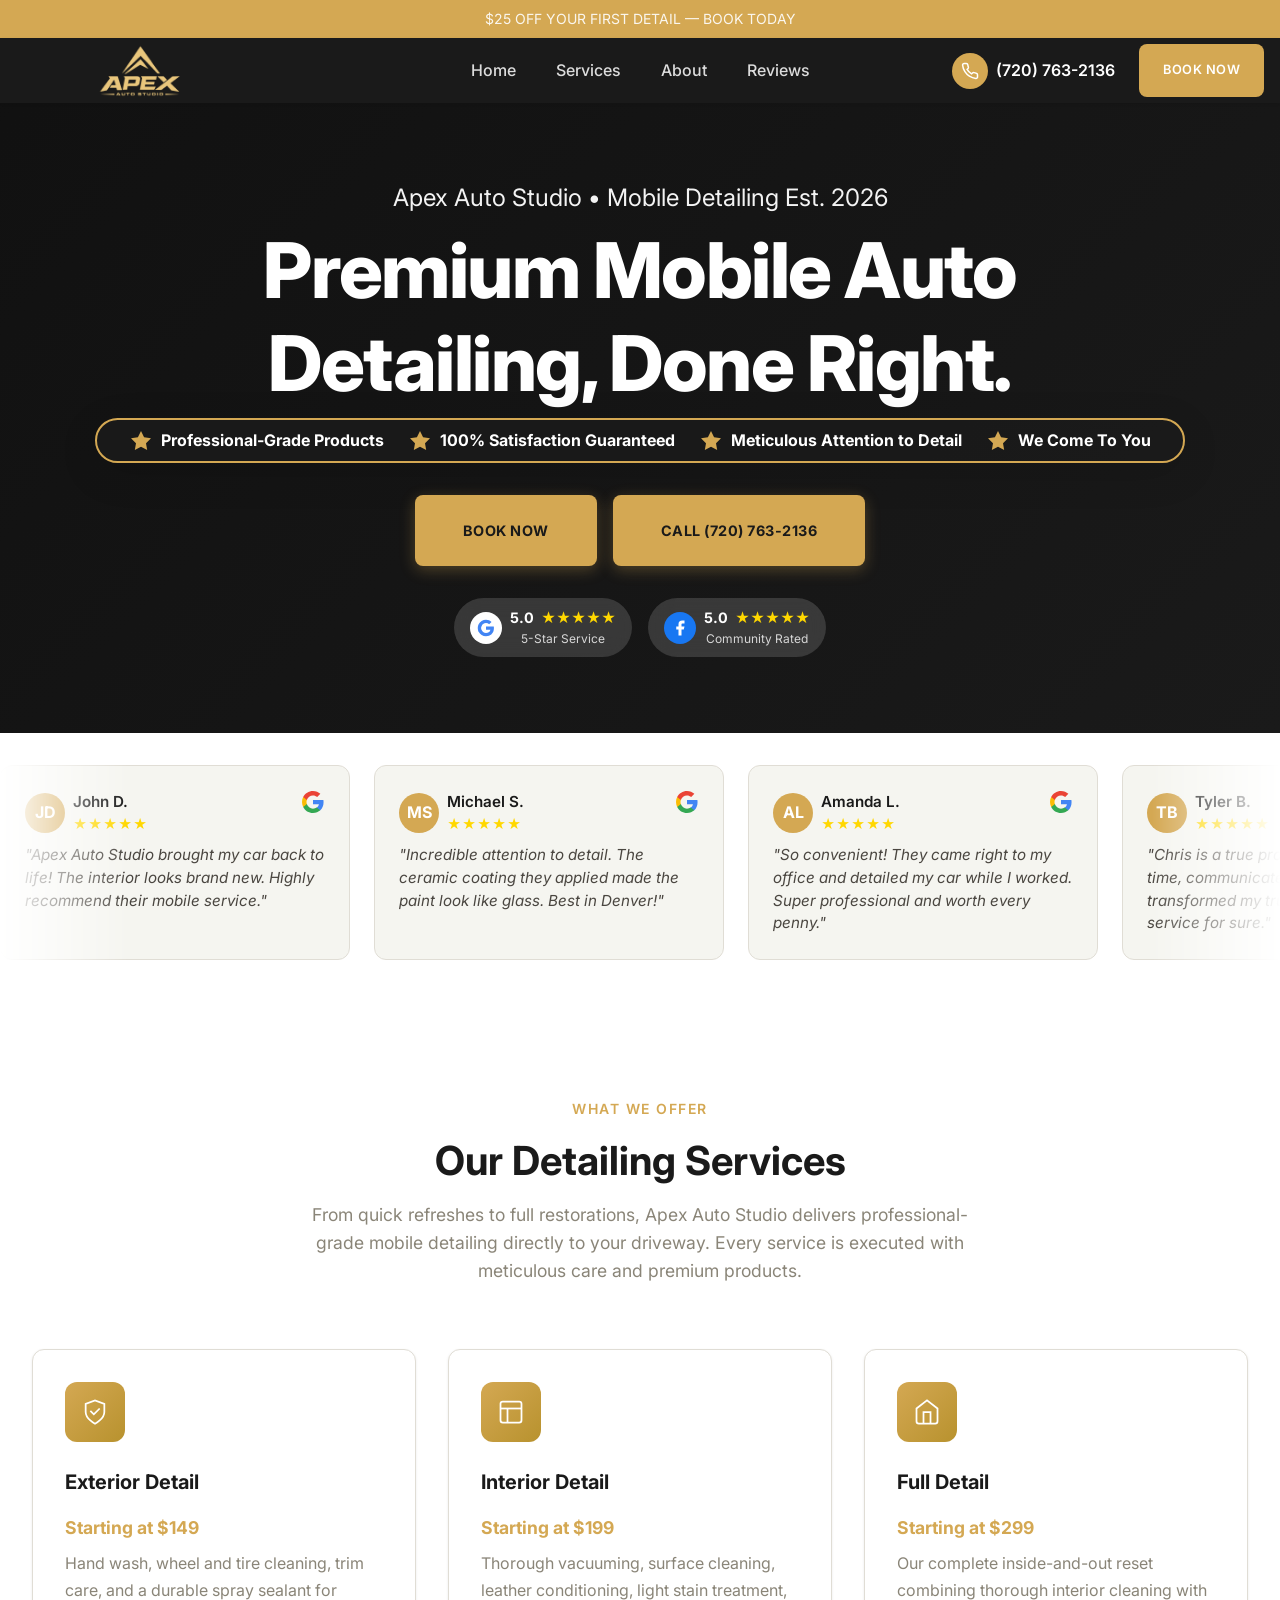
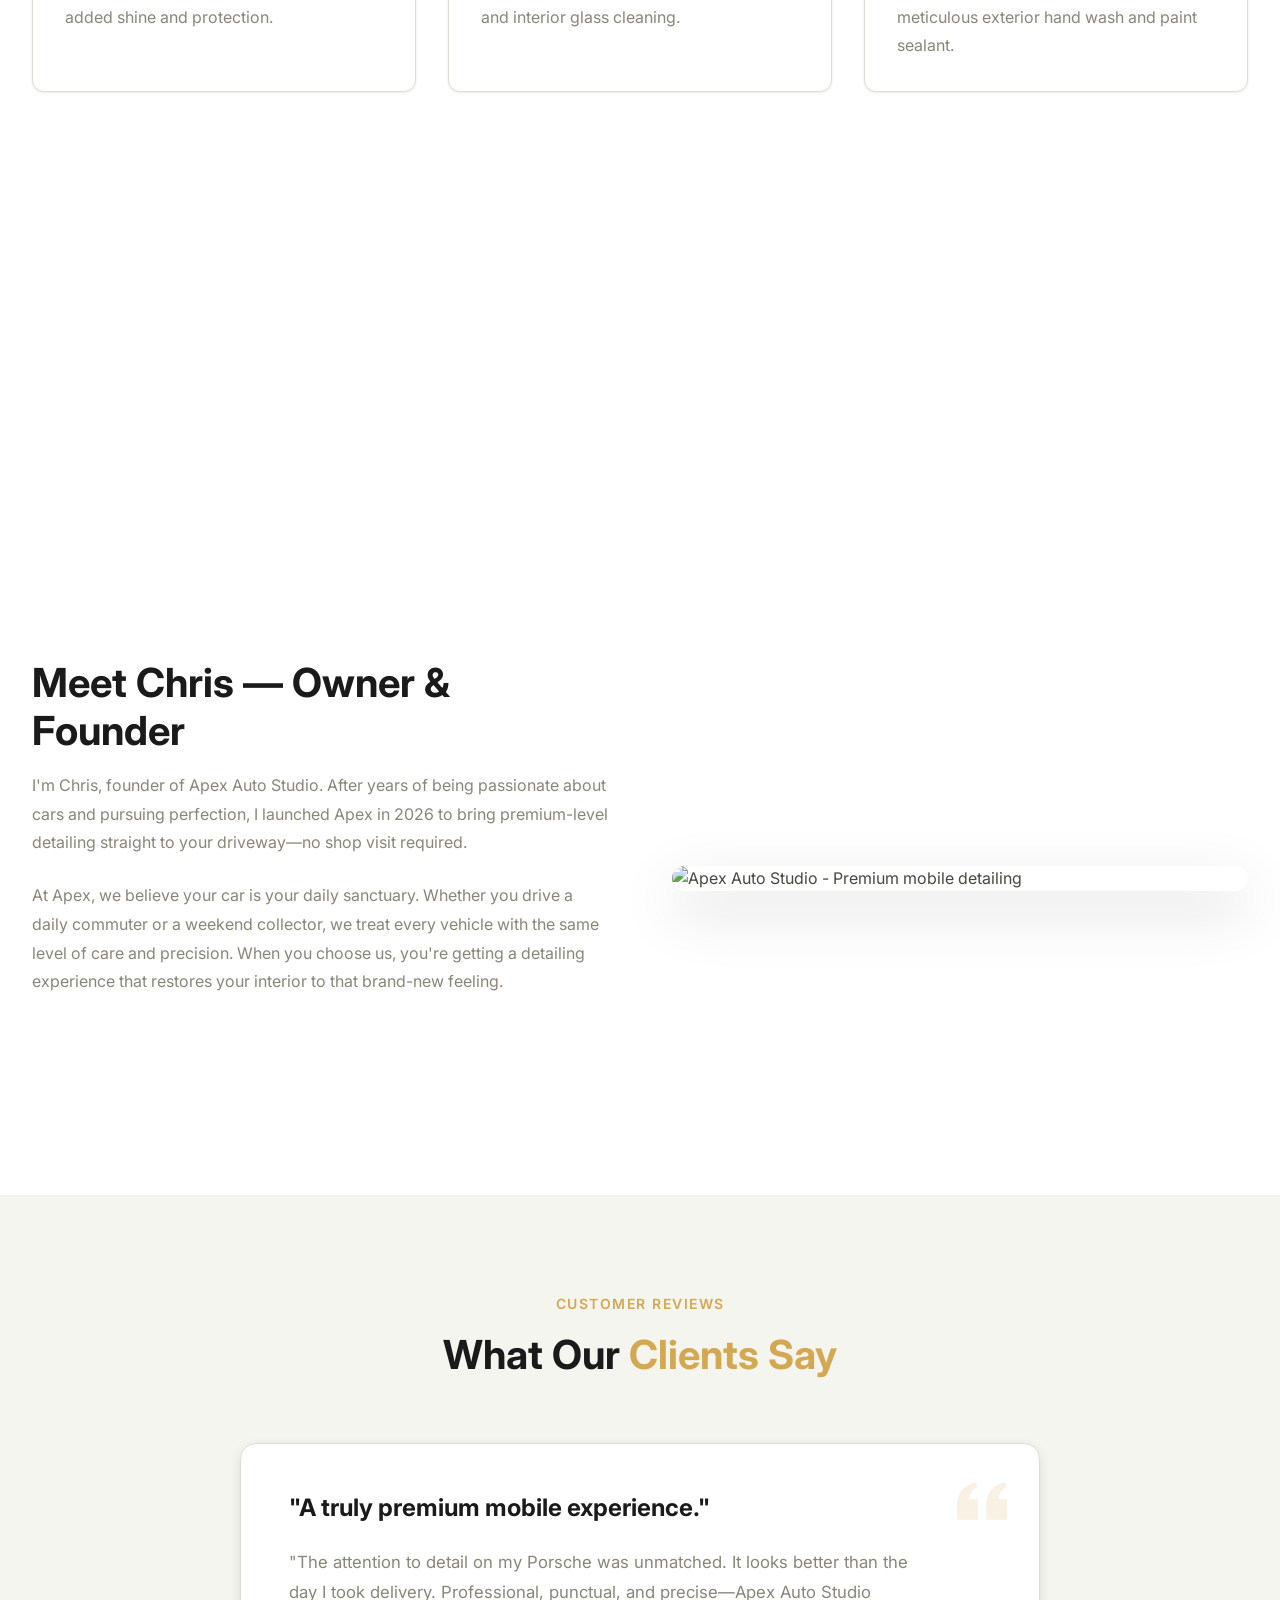
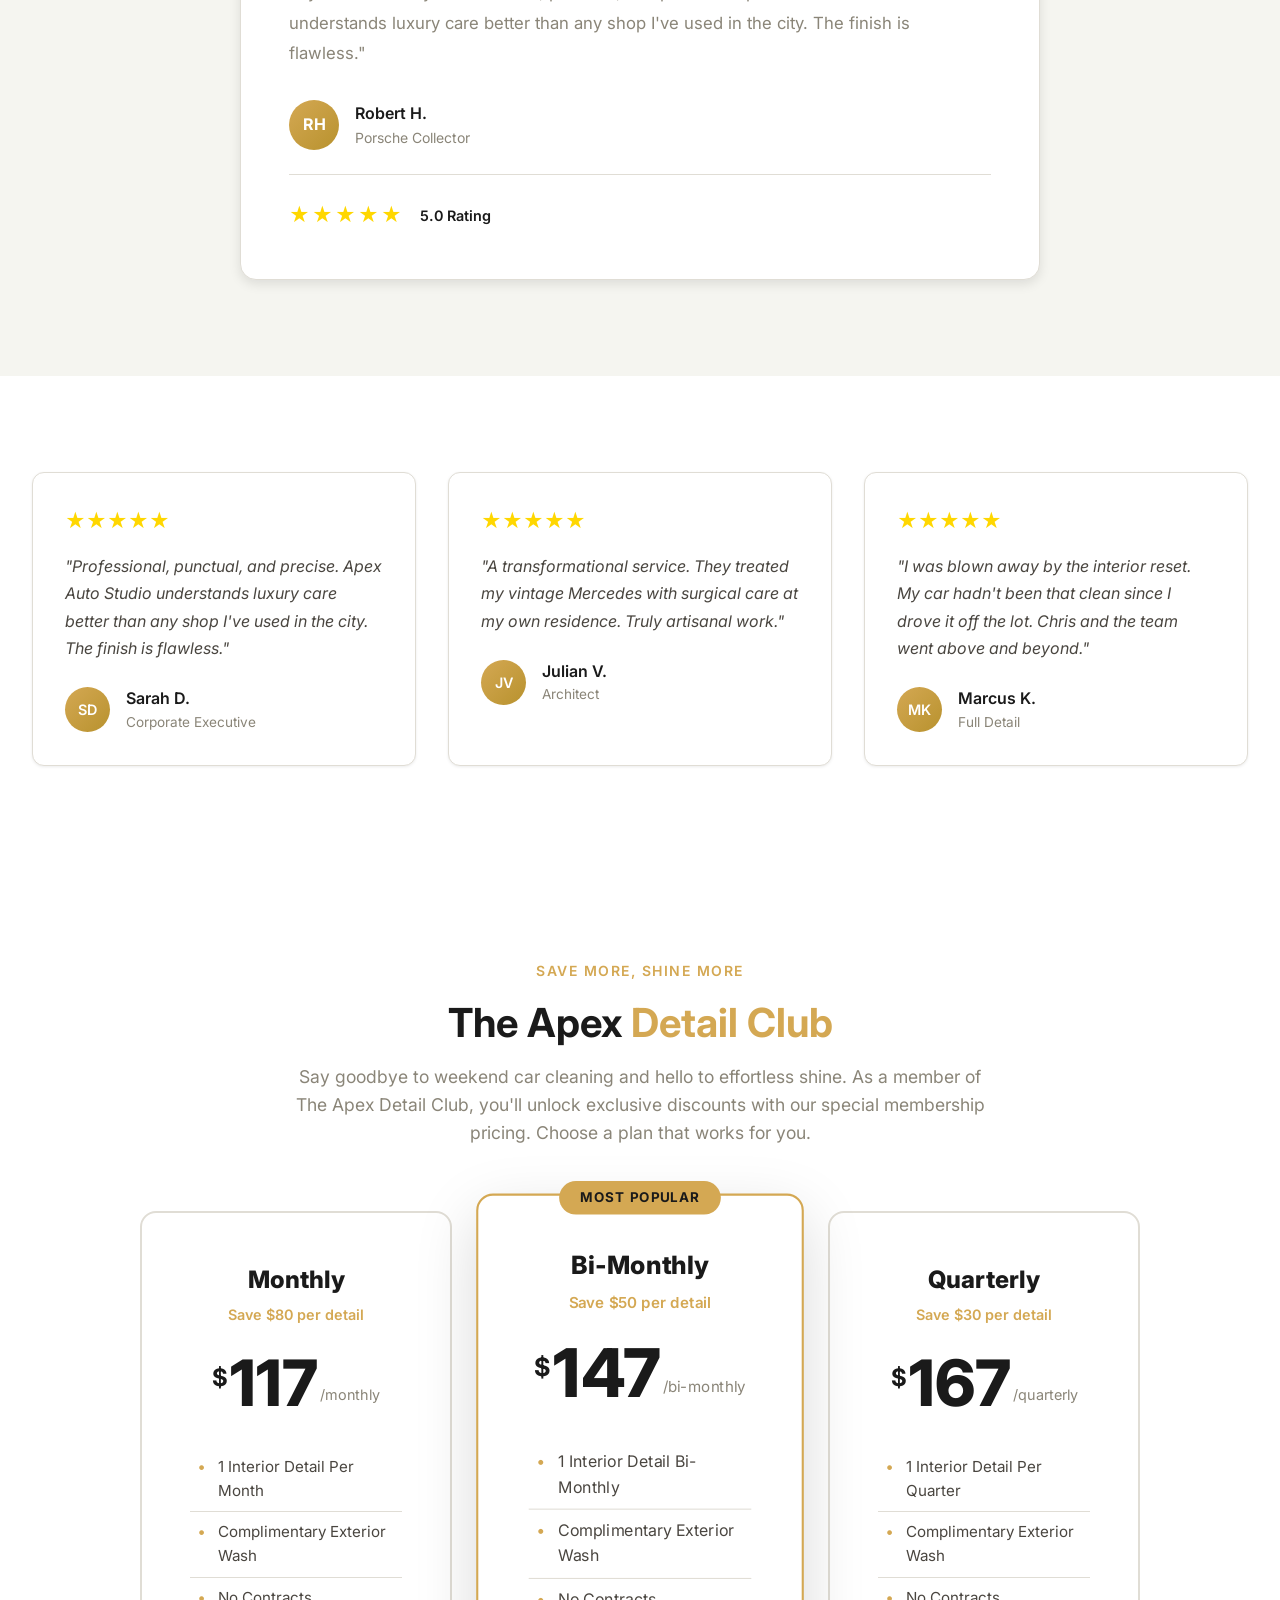
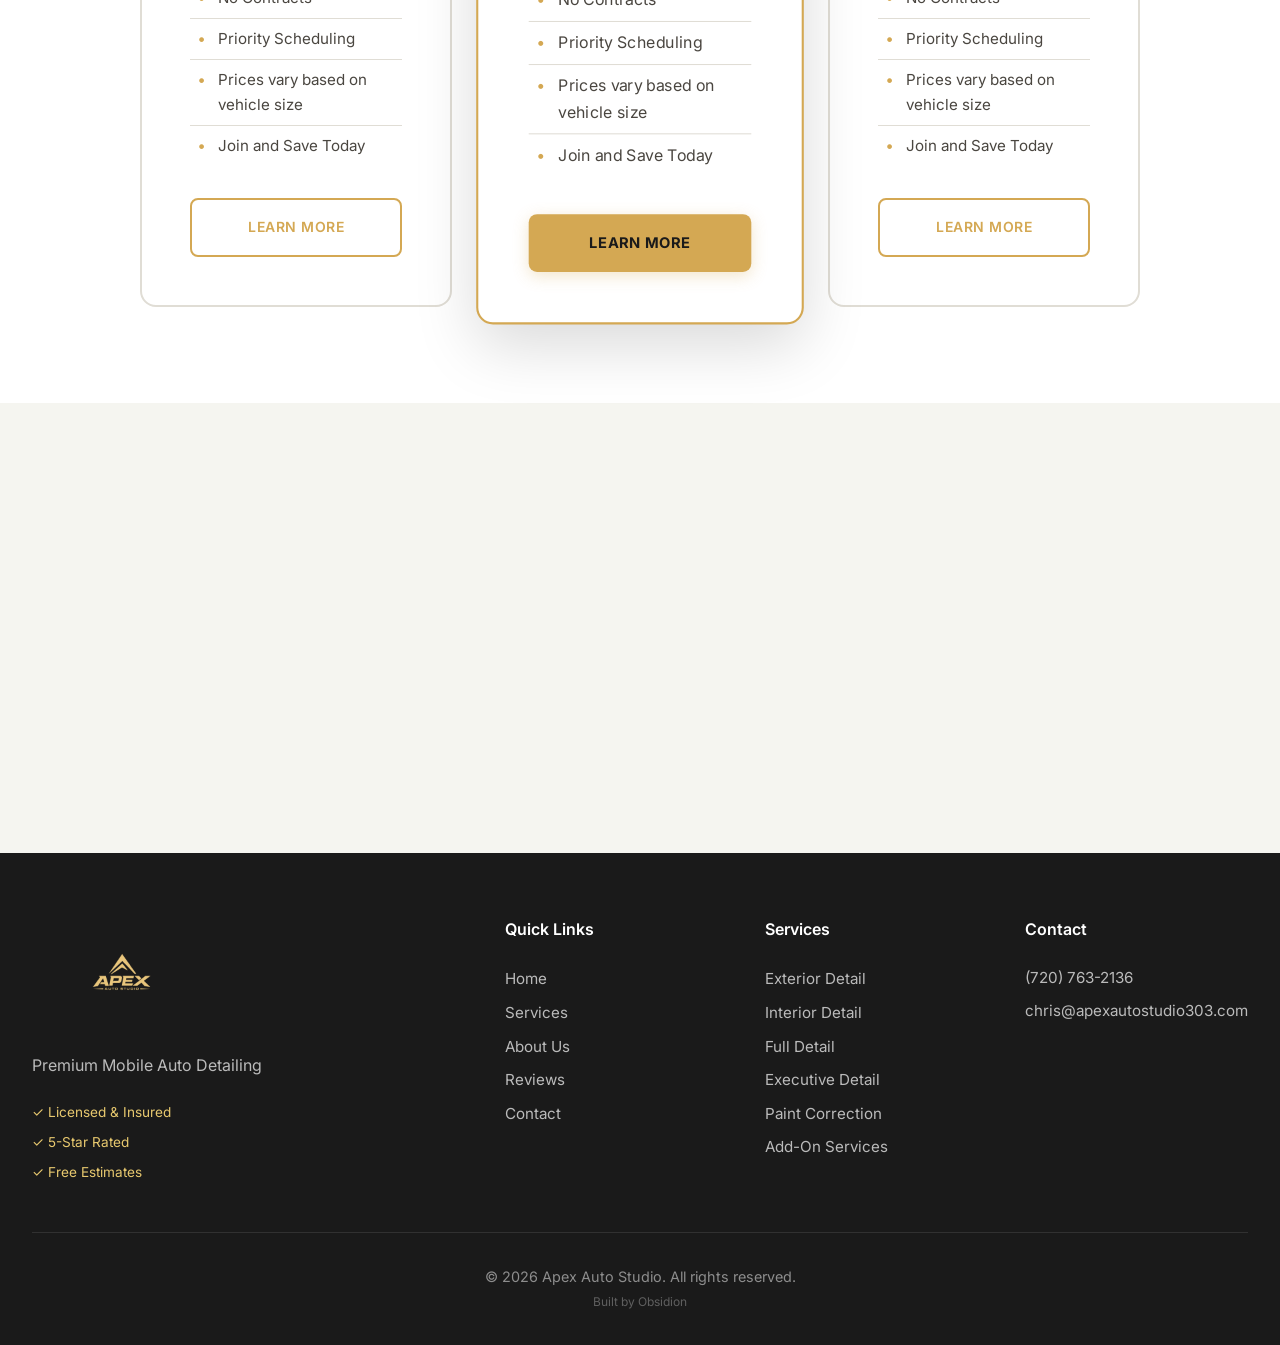
==== commit 4729fce8: "Add GA analytics + sitemap Made-with: Cursor" ====
--- a/index.html
+++ b/index.html
@@ -17,7 +17,15 @@
     <link rel="preconnect" href="https://fonts.gstatic.com" crossorigin>
     <link href="https://fonts.googleapis.com/css2?family=Inter:wght@400;500;600;700;800&display=swap" rel="stylesheet">
     <link rel="stylesheet" href="styles.css">
-</head>
+<!-- Google tag (gtag.js) -->
+<script async src="https://www.googletagmanager.com/gtag/js?id=G-K4WYX302M0"></script>
+<script>
+  window.dataLayer = window.dataLayer || [];
+  function gtag(){dataLayer.push(arguments);}
+  gtag('js', new Date());
+
+  gtag('config', 'G-K4WYX302M0');
+</script></head>
 
 <body>
     <!-- $25 Off Popup -->
--- a/styles.css
+++ b/styles.css
@@ -209,6 +209,7 @@
     background: var(--charcoal);
     box-shadow: var(--shadow-sm);
     transition: var(--transition-base);
+    overflow: visible;
 }
 
 .navbar.scrolled {
@@ -218,27 +219,98 @@
 .nav-container {
     max-width: 1280px;
     margin: 0 auto;
-    padding: var(--space-md) var(--space-xl);
+    padding: 6px var(--space-xl);
+    position: relative;
     display: flex;
     align-items: center;
     justify-content: space-between;
-    gap: var(--space-xl);
+    gap: var(--space-lg);
 }
 
 .logo {
     display: flex;
     align-items: center;
+    align-self: stretch;
+    flex-shrink: 0;
+    overflow: visible;
+    position: relative;
+    z-index: 2;
+    /* Reserve width so a visually scaled logo doesn’t overlap nav links */
+    min-width: min(400px, 62vw);
 }
 
 .nav-logo-img {
-    height: 100px;
+    /* Layout height stays small; scale() enlarges the mark without growing the bar */
+    height: 48px;
     width: auto;
+    display: block;
+    /* Fine-tune vertical position after scale (balances optical center in the bar) */
+    transform: scale(3.44) translateY(2px);
+    transform-origin: left center;
+}
+
+/* Tablet: full 2× nav mark is too wide next to links; step down slightly */
+@media (min-width: 769px) and (max-width: 1099px) {
+    .nav-logo-img {
+        transform: scale(2.85) translateY(2px);
+    }
+
+    .logo {
+        min-width: min(320px, 40vw);
+    }
+}
+
+@media (min-width: 1100px) {
+    .nav-logo-img {
+        transform: scale(3.45) translateY(2px);
+    }
+
+    .logo {
+        min-width: min(400px, 38vw);
+    }
+}
+
+@media (min-width: 1400px) {
+    .nav-logo-img {
+        transform: scale(3.75) translateY(2px);
+    }
+
+    .logo {
+        min-width: min(440px, 34vw);
+    }
 }
 
 .nav-menu {
+    /* True viewport-center for links; grid 1fr/1fr was skewed by unequal logo vs CTA min-widths */
+    position: absolute;
+    left: 50%;
+    top: 50%;
+    transform: translate(-50%, -50%);
     display: flex;
     align-items: center;
     gap: var(--space-lg);
+    z-index: 3;
+}
+
+/* Tighter header when logo + links + phone/CTA compete for width */
+@media (min-width: 769px) and (max-width: 1320px) {
+    .nav-container {
+        gap: var(--space-md);
+        padding-left: var(--space-md);
+        padding-right: var(--space-md);
+    }
+
+    .nav-menu {
+        gap: var(--space-sm);
+    }
+
+    .nav-actions {
+        gap: var(--space-md);
+    }
+
+    .nav-link {
+        padding: var(--space-sm) var(--space-sm);
+    }
 }
 
 .mobile-only {
@@ -270,14 +342,18 @@
     display: flex;
     align-items: center;
     gap: var(--space-lg);
+    flex-shrink: 0;
+    position: relative;
+    z-index: 2;
 }
 
 .nav-phone {
-    display: flex;
+    display: inline-flex;
     align-items: center;
     gap: var(--space-sm);
     font-weight: 600;
     color: var(--white);
+    white-space: nowrap;
 }
 
 .phone-icon-wrapper {
@@ -335,6 +411,7 @@
     color: var(--white);
     padding: var(--space-md) var(--space-lg);
     font-size: 0.8rem;
+    white-space: nowrap;
 }
 
 .btn-nav-cta:hover {
@@ -645,7 +722,7 @@
 }
 
 .hero-logo {
-    max-width: 400px;
+    max-width: 800px;
     width: 100%;
     filter: drop-shadow(0 0 30px rgba(255, 255, 255, 0.8)) drop-shadow(0 0 60px rgba(255, 255, 255, 0.5)) drop-shadow(0 20px 40px rgba(0, 0, 0, 0.2));
     animation: floatLogo 4s ease-in-out infinite;
@@ -1340,7 +1417,7 @@
 }
 
 .business-card-logo {
-    width: 150px;
+    width: 300px;
     height: auto;
     margin-bottom: var(--space-lg);
 }
@@ -1458,7 +1535,7 @@
 }
 
 .footer-logo-img {
-    height: 60px;
+    height: 120px;
     width: auto;
     margin-bottom: var(--space-md);
 }
@@ -1563,7 +1640,7 @@
     }
 
     .hero-logo {
-        max-width: 280px;
+        max-width: 560px;
     }
 
     .hero-desc {
@@ -1640,9 +1717,30 @@
         display: none;
     }
 
+    .nav-container {
+        justify-content: space-between;
+        align-items: center;
+        padding: 6px var(--space-md);
+        gap: var(--space-md);
+    }
+
+    .nav-menu {
+        position: static;
+        left: auto;
+        top: auto;
+        transform: none;
+        z-index: auto;
+    }
+
+    .logo {
+        /* Narrow screens: cap reserved space so logo + phone + menu fit */
+        min-width: min(210px, 52vw);
+    }
+
     .nav-logo-img {
-        height: 50px;
-        /* Resize logo for mobile */
+        height: 40px;
+        /* ~1.85× previous scale; full 2× would crowd the mobile controls */
+        transform: scale(2.8) translateY(1px);
     }
 
     .mobile-only {
@@ -1710,6 +1808,7 @@
         top: 100%;
         left: 0;
         right: 0;
+        transform: none;
         background: var(--white);
         padding: var(--space-lg);
         box-shadow: var(--shadow-lg);
@@ -1729,7 +1828,7 @@
     }
 
     .hero-logo {
-        max-width: 220px;
+        max-width: 440px;
     }
 
     .contact-bar {
@@ -2239,12 +2338,14 @@
 }
 
 .lead-hero-call-btn {
+    background: transparent !important;
     border-color: rgba(255, 255, 255, 0.4) !important;
     color: var(--white) !important;
 }
 
 .lead-hero-call-btn:hover {
     background: rgba(255, 255, 255, 0.15) !important;
+    color: var(--white) !important;
     border-color: var(--white) !important;
 }
 
@@ -2503,6 +2604,314 @@
     background: var(--off-white);
 }
 
+/* Book page — hero + scheduler shell (GHL iframe) */
+.book-hero.lead-hero {
+    min-height: 58vh;
+}
+
+.book-hero .lead-hero-content {
+    grid-template-columns: 1fr;
+    max-width: 720px;
+    justify-items: center;
+    text-align: center;
+}
+
+.book-hero .lead-hero-desc {
+    max-width: 560px;
+    margin-left: auto;
+    margin-right: auto;
+}
+
+.booking-experience {
+    padding: var(--space-3xl) 0 var(--space-4xl);
+    background-color: var(--off-white);
+    background-image: radial-gradient(ellipse 90% 55% at 50% 0%, rgba(212, 168, 83, 0.14) 0%, transparent 58%);
+}
+
+.booking-experience-inner {
+    max-width: 920px;
+    margin: 0 auto;
+}
+
+.booking-preface {
+    text-align: center;
+    margin-bottom: var(--space-2xl);
+}
+
+.booking-preface-title {
+    font-size: clamp(1.75rem, 3vw, 2.25rem);
+    font-weight: 800;
+    color: var(--charcoal);
+    letter-spacing: -0.02em;
+    margin-bottom: var(--space-sm);
+}
+
+.booking-preface-desc {
+    font-size: 1.1rem;
+    color: var(--mid-gray);
+    max-width: 520px;
+    margin: 0 auto;
+    line-height: 1.65;
+}
+
+.booking-value-grid {
+    display: grid;
+    grid-template-columns: repeat(3, 1fr);
+    gap: var(--space-lg);
+    margin-bottom: var(--space-3xl);
+}
+
+.booking-value-card {
+    background: var(--white);
+    border: 1px solid var(--light-gray);
+    border-radius: var(--radius-lg);
+    padding: var(--space-xl);
+    text-align: center;
+    box-shadow: var(--shadow-sm);
+    transition: var(--transition-base);
+}
+
+.booking-value-card:hover {
+    border-color: rgba(212, 168, 83, 0.45);
+    box-shadow: var(--shadow-md);
+    transform: translateY(-3px);
+}
+
+.booking-value-icon {
+    width: 52px;
+    height: 52px;
+    margin: 0 auto var(--space-md);
+    border-radius: var(--radius-md);
+    background: var(--primary-subtle);
+    color: var(--primary-dark);
+    display: flex;
+    align-items: center;
+    justify-content: center;
+}
+
+.booking-value-icon svg {
+    width: 26px;
+    height: 26px;
+}
+
+.booking-value-title {
+    font-size: 1.05rem;
+    font-weight: 700;
+    color: var(--charcoal);
+    margin-bottom: var(--space-xs);
+}
+
+.booking-value-text {
+    font-size: 0.9rem;
+    color: var(--mid-gray);
+    line-height: 1.5;
+}
+
+.booking-widget-card {
+    position: relative;
+    background: var(--white);
+    border-radius: var(--radius-xl);
+    border: 1px solid var(--light-gray);
+    box-shadow: var(--shadow-lg);
+    overflow: hidden;
+}
+
+.booking-widget-card::before {
+    content: "";
+    display: block;
+    height: 4px;
+    background: var(--gradient-primary);
+}
+
+.booking-widget-card-inner {
+    padding: var(--space-2xl);
+}
+
+.booking-widget-card-head {
+    display: flex;
+    align-items: flex-start;
+    justify-content: space-between;
+    gap: var(--space-xl);
+    margin-bottom: var(--space-lg);
+    flex-wrap: wrap;
+}
+
+.booking-widget-card-intro {
+    flex: 1;
+    min-width: 200px;
+}
+
+.booking-widget-card-title {
+    font-size: 1.35rem;
+    font-weight: 800;
+    color: var(--charcoal);
+    letter-spacing: -0.02em;
+    margin-bottom: var(--space-xs);
+}
+
+.booking-widget-card-sub {
+    font-size: 0.95rem;
+    color: var(--mid-gray);
+    line-height: 1.55;
+    max-width: 420px;
+}
+
+.booking-widget-phone {
+    display: flex;
+    flex-direction: column;
+    align-items: flex-end;
+    gap: 2px;
+    padding: var(--space-md) var(--space-lg);
+    background: var(--charcoal);
+    color: var(--white);
+    border-radius: var(--radius-lg);
+    transition: var(--transition-base);
+    flex-shrink: 0;
+}
+
+.booking-widget-phone:hover {
+    background: var(--black);
+    color: var(--white);
+}
+
+.booking-widget-phone-label {
+    font-size: 0.75rem;
+    text-transform: uppercase;
+    letter-spacing: 0.08em;
+    opacity: 0.75;
+    font-weight: 600;
+}
+
+.booking-widget-phone-num {
+    font-size: 1.05rem;
+    font-weight: 700;
+    color: var(--primary-light);
+}
+
+.booking-iframe-wrap {
+    position: relative;
+    min-height: 780px;
+    border-radius: var(--radius-lg);
+    background: var(--off-white);
+    border: 1px solid var(--light-gray);
+    overflow: hidden;
+}
+
+.booking-ghl-iframe {
+    display: block;
+    width: 100%;
+    min-height: 780px;
+    border: none;
+    background: var(--white);
+}
+
+.booking-iframe-skeleton {
+    position: absolute;
+    inset: 0;
+    z-index: 2;
+    padding: var(--space-2xl);
+    background: linear-gradient(180deg, var(--white) 0%, var(--off-white) 100%);
+    display: flex;
+    flex-direction: column;
+    gap: var(--space-md);
+    transition: opacity 0.45s ease, visibility 0.45s ease;
+}
+
+.booking-iframe-wrap.is-loaded .booking-iframe-skeleton {
+    opacity: 0;
+    visibility: hidden;
+    pointer-events: none;
+}
+
+.booking-skeleton-bar {
+    height: 12px;
+    border-radius: var(--radius-sm);
+    background: linear-gradient(90deg, var(--light-gray) 25%, rgba(212, 168, 83, 0.2) 50%, var(--light-gray) 75%);
+    background-size: 200% 100%;
+    animation: booking-shimmer 1.35s ease-in-out infinite;
+}
+
+.booking-skeleton-bar--lg {
+    width: 55%;
+    height: 16px;
+}
+
+.booking-skeleton-bar--short {
+    width: 35%;
+}
+
+.booking-skeleton-fields {
+    margin-top: var(--space-xl);
+    display: flex;
+    flex-direction: column;
+    gap: var(--space-lg);
+}
+
+.booking-skeleton-field {
+    height: 48px;
+    border-radius: var(--radius-md);
+    background: linear-gradient(90deg, var(--light-gray) 25%, rgba(212, 168, 83, 0.15) 50%, var(--light-gray) 75%);
+    background-size: 200% 100%;
+    animation: booking-shimmer 1.35s ease-in-out infinite;
+}
+
+.booking-skeleton-field--wide {
+    height: 120px;
+    border-radius: var(--radius-lg);
+}
+
+@keyframes booking-shimmer {
+    0% {
+        background-position: 100% 0;
+    }
+
+    100% {
+        background-position: -100% 0;
+    }
+}
+
+@media (prefers-reduced-motion: reduce) {
+
+    .booking-skeleton-bar,
+    .booking-skeleton-field {
+        animation: none;
+        background: var(--light-gray);
+    }
+}
+
+.booking-experience-footnote {
+    text-align: center;
+    font-size: 0.9rem;
+    color: var(--mid-gray);
+    margin-top: var(--space-2xl);
+    line-height: 1.5;
+}
+
+@media (max-width: 768px) {
+    .booking-value-grid {
+        grid-template-columns: 1fr;
+    }
+
+    .booking-widget-phone {
+        align-items: flex-start;
+        width: 100%;
+        text-align: left;
+    }
+
+    .booking-widget-card-head {
+        flex-direction: column;
+    }
+
+    .booking-iframe-wrap,
+    .booking-ghl-iframe {
+        min-height: 720px;
+    }
+
+    .booking-widget-card-inner {
+        padding: var(--space-xl);
+    }
+}
+
 /* Steps Indicator */
 .booking-steps-indicator {
     display: flex;
